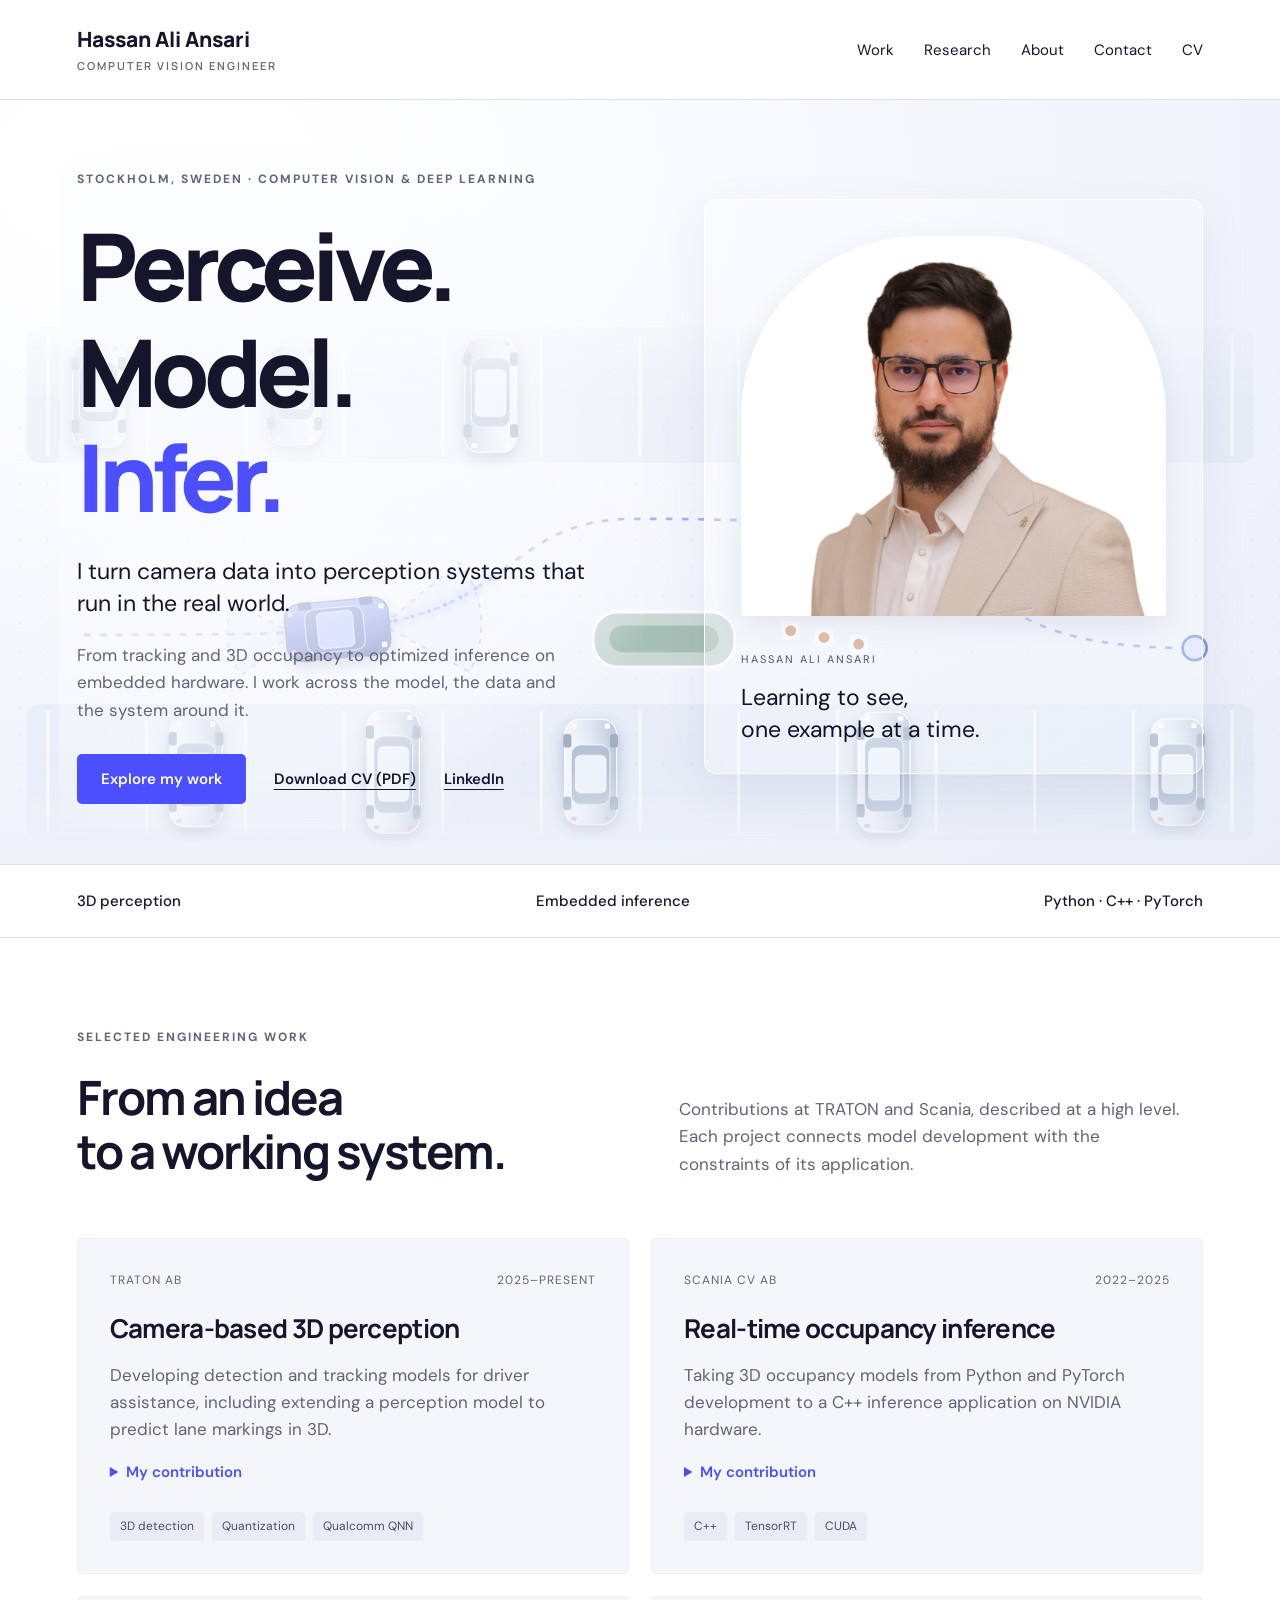
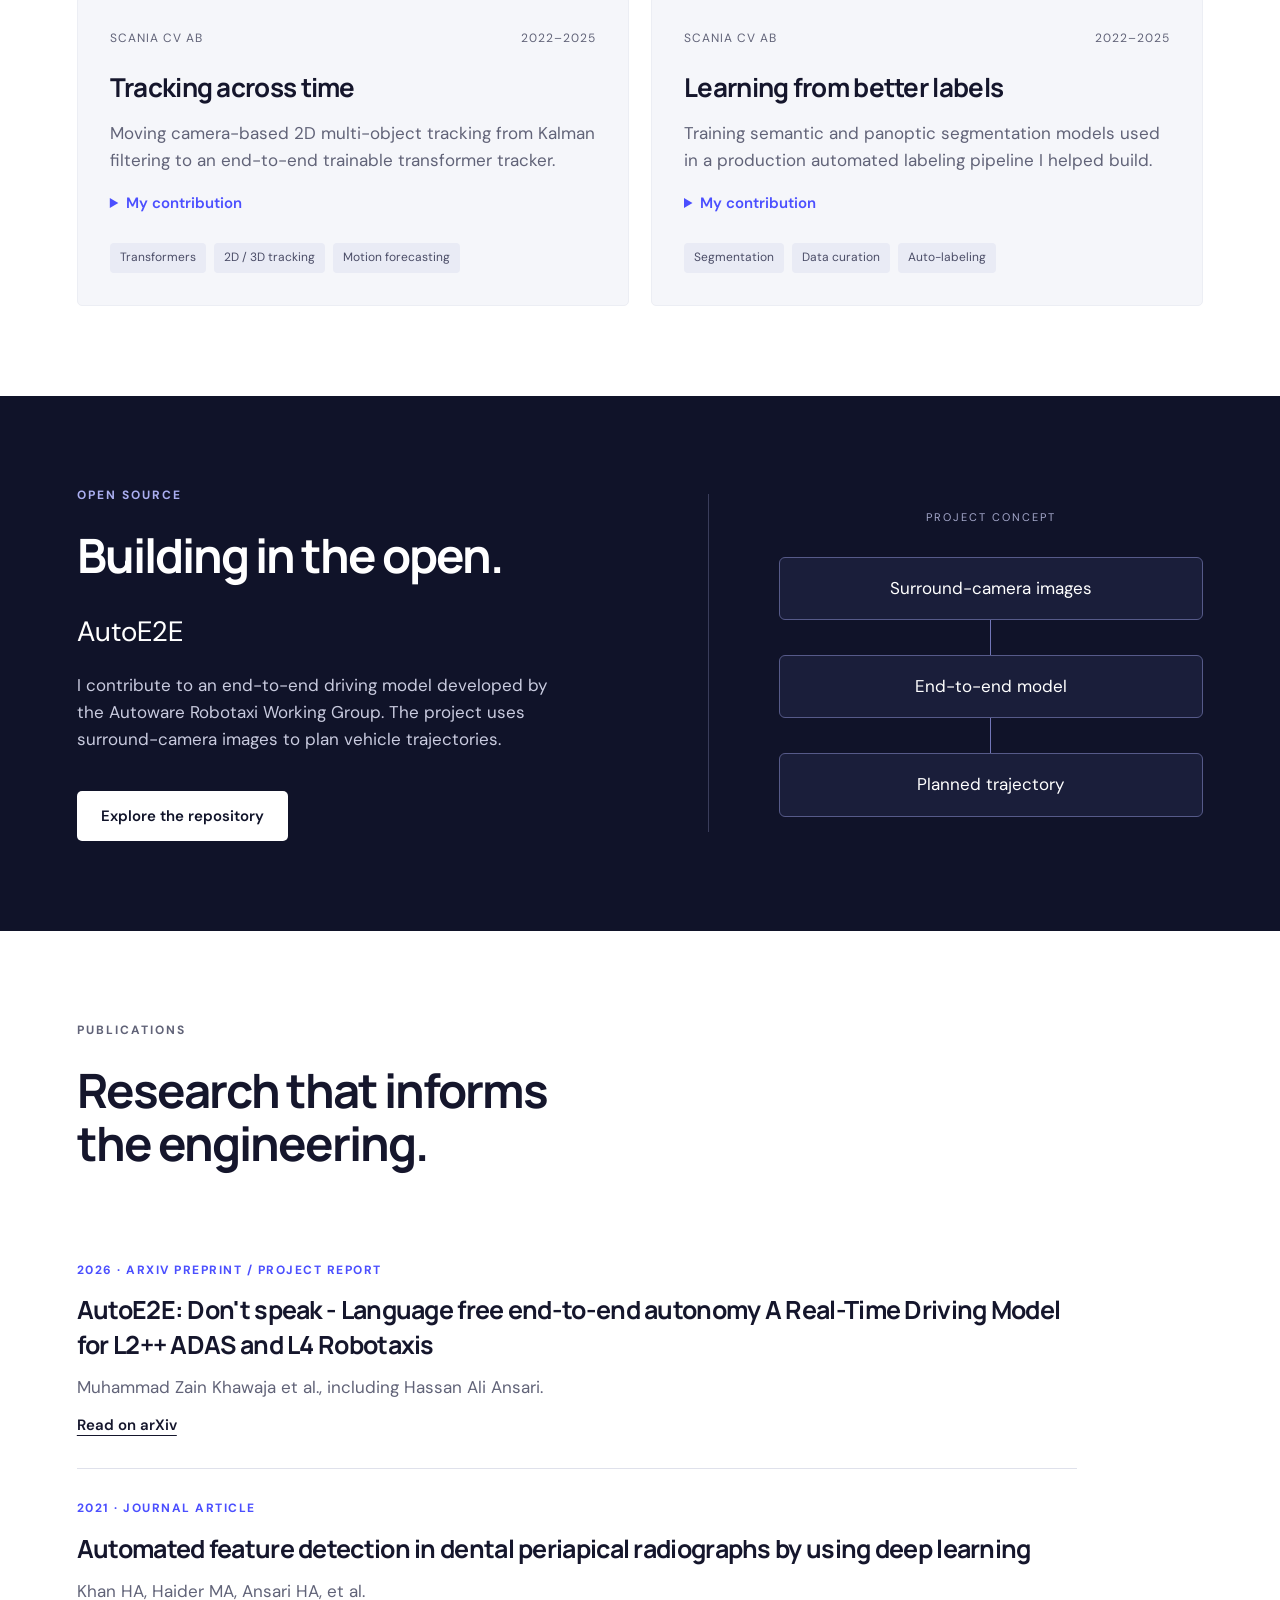
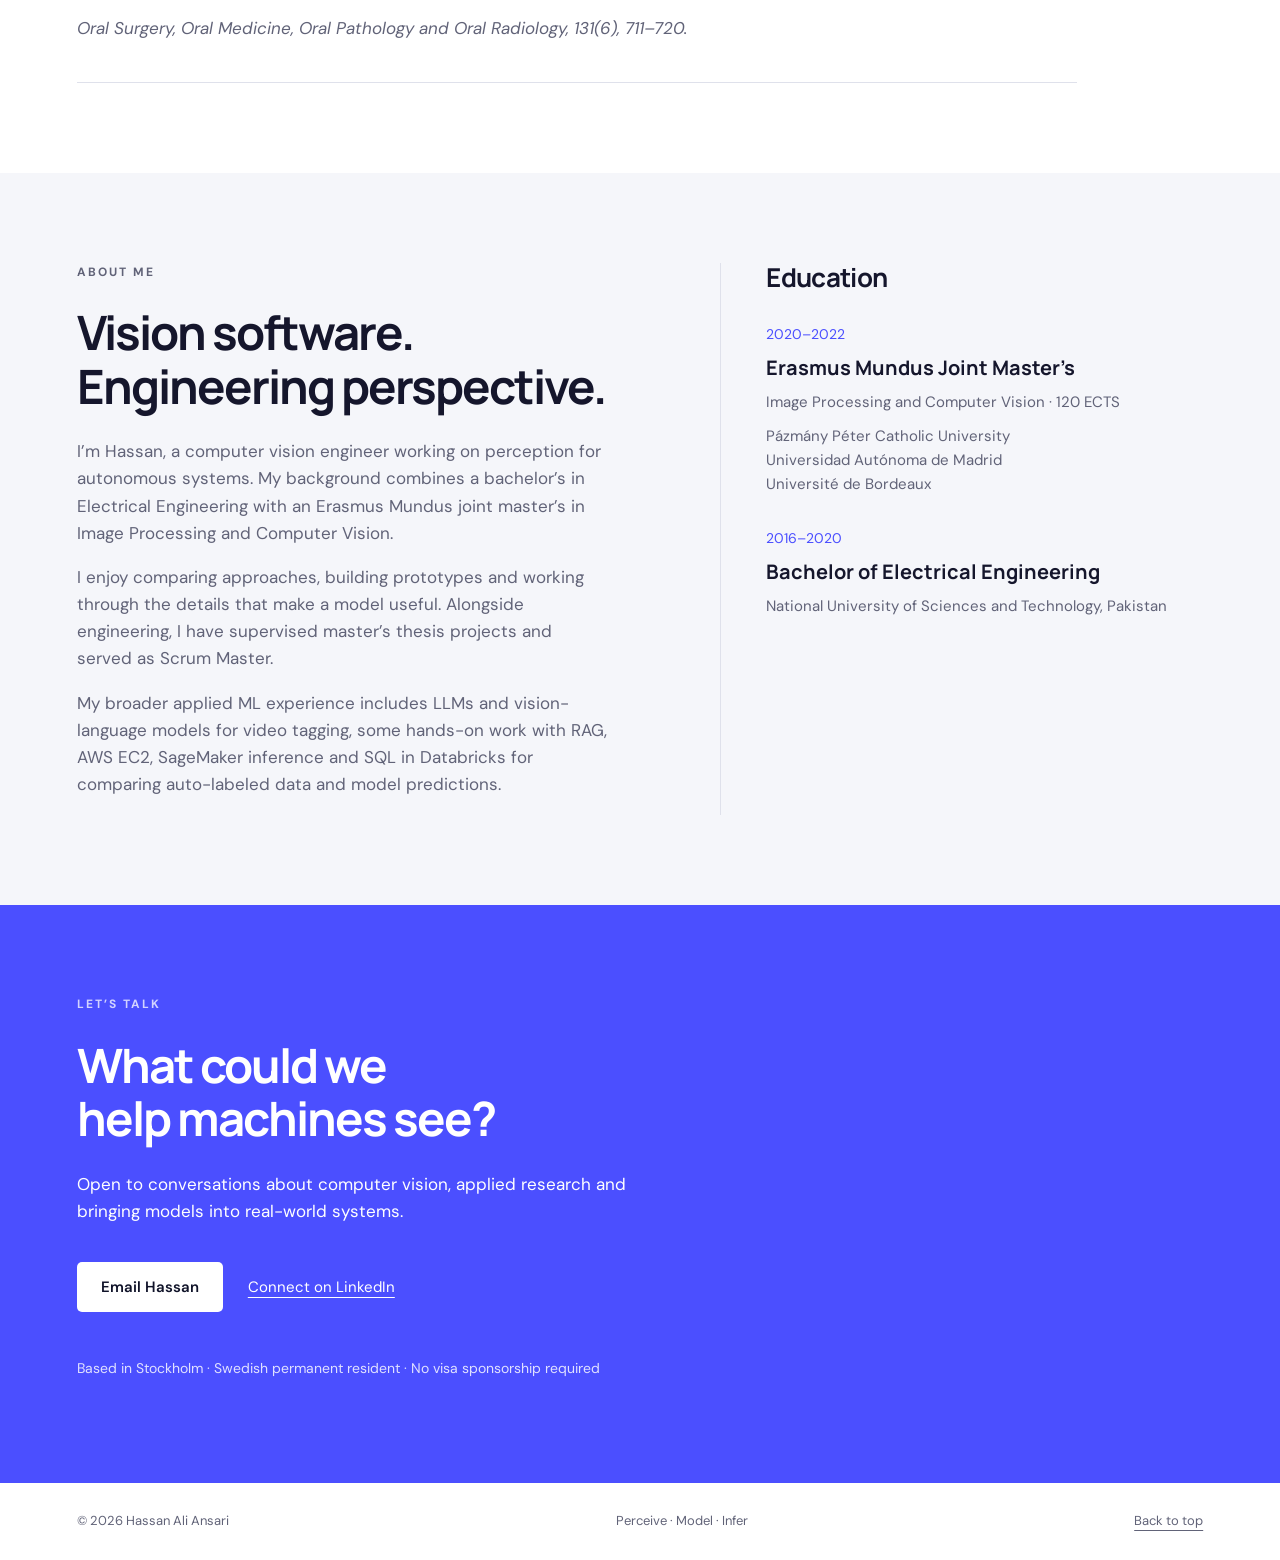
==== index.html @ 41183691 "Restore original blue car in the hero navigation" ====
<!doctype html>
<html lang="en"><head><meta charset="utf-8"><meta name="viewport" content="width=device-width,initial-scale=1"><title>Hassan Ali Ansari · Computer Vision Engineer</title><meta name="description" content="Hassan Ali Ansari builds perception systems, from model development to real-time inference. Explore selected work in computer vision, tracking and embedded deployment."><meta name="theme-color" content="#101329"><link rel="icon" href="data:image/svg+xml,%3Csvg xmlns='http://www.w3.org/2000/svg' viewBox='0 0 64 64'%3E%3Crect width='64' height='64' rx='16' fill='%234b4fff'/%3E%3Ctext x='12' y='44' font-family='sans-serif' font-weight='bold' font-size='34' fill='white'%3EHA%3C/text%3E%3C/svg%3E"><link rel="stylesheet" href="style.css?v=portrait-crop">
<style>
.hero-stage {
  position: relative;
  isolation: isolate;
  overflow: hidden;
  background: radial-gradient(ellipse at 12% 9%, #fff 8%, #f3f6fc 55%, #e8edf8 100%);
}
.hero-stage .hero { position: relative; }
.hero-stage .hero-copy {
  position: relative;
  z-index: 1;
}
.hero-stage .hero-copy::before {
  content: "";
  position: absolute;
  inset: -25px -18px;
  z-index: -1;
  pointer-events: none;
  background: radial-gradient(ellipse at 30% 50%, #f9fbffeb, #f9fbff7a 59%, transparent 78%);
}
.hero-stage .hero-visual {
  background: #f8faff52;
  border: 1px solid #fff;
  box-shadow: 0 16px 48px #3a507c14;
  border-radius: 12px;
}
.hero-stage .portrait { box-shadow: 0 9px 28px #30436619; }
.hero-stage .portrait-label span { color: #465578; }
.hero-stage .portrait-label p { color: #101329; }
.hero-stage .orbit { display: none; }
.hero-stage .hero-navigation {
  position: absolute;
  left: 50%;
  bottom: -8px;
  width: min(100%, 1500px);
  height: auto;
  aspect-ratio: 96 / 43;
  transform: translateX(-50%);
  pointer-events: none;
  opacity: .77;
  mask-image: linear-gradient(to bottom, transparent, #000 18%, #000 82%, transparent);
}
@media (max-width: 760px) {
  .hero-stage .hero-copy::before { inset: -12px; }
  .hero-stage .hero-visual { margin-bottom: 12px; }
  .hero-stage .hero-navigation {
    width: 100%;
    bottom: 28%;
    opacity: .59;
  }
}
</style>
<script defer src="hero-navigation.js?v=original-blue-car"></script>
</head>
<body><a class="skip" href="#main">Skip to content</a><header><a class="brand" href="#">Hassan Ali Ansari<span>COMPUTER VISION ENGINEER</span></a><nav aria-label="Main navigation"><a href="#work">Work</a><a href="#research">Research</a><a href="#about">About</a><a href="#contact">Contact</a><a href="Hassan-Ali-Ansari-CV.pdf" target="_blank" rel="noopener">CV</a></nav></header>
<main id="main"><div class="hero-stage"><canvas class="hero-navigation" width="960" height="430" aria-hidden="true"></canvas><section class="hero"><div class="hero-copy"><p class="eyebrow">STOCKHOLM, SWEDEN · COMPUTER VISION & DEEP LEARNING</p><h1>Perceive.<br>Model.<br><em>Infer.</em></h1><p class="intro">I turn camera data into perception systems that run in the real world.</p><p class="support">From tracking and 3D occupancy to optimized inference on embedded hardware. I work across the model, the data and the system around it.</p><div class="actions"><a class="button" href="#work">Explore my work</a><a class="text-link" href="Hassan-Ali-Ansari-CV.pdf" download>Download CV (PDF)</a><a class="text-link" href="https://www.linkedin.com/in/hassan-ali-ansari-2b9634282" target="_blank" rel="noopener noreferrer">LinkedIn</a></div></div><div class="hero-visual"><div class="portrait"><img src="hassan.png" alt="Hassan Ali Ansari wearing a cream blazer" width="1120" height="1064"></div><div class="portrait-label"><span>HASSAN ALI ANSARI</span><p>Learning to see,<br>one example at a time.</p></div><div class="orbit" aria-hidden="true"></div></div></section></div>
<div class="expertise" aria-label="Core expertise"><span>3D perception</span><span>Embedded inference</span><span>Python · C++ · PyTorch</span></div>


<section id="work" class="section"><div class="section-title"><p class="eyebrow">SELECTED ENGINEERING WORK</p><h2>From an idea<br>to a working system.</h2><p>Contributions at TRATON and Scania, described at a high level. Each project connects model development with the constraints of its application.</p></div><div class="work-grid">
<article class="project"><div class="project-top"><span>TRATON AB</span><span>2025–PRESENT</span></div><h3>Camera-based 3D perception</h3><p>Developing detection and tracking models for driver assistance, including extending a perception model to predict lane markings in 3D.</p><details><summary>My contribution</summary><div class="detail"><p>I translate driving-feature requirements into perception tasks and define evaluation metrics with simulation engineers. I optimize and quantize models, convert them from ONNX to QNN, and validate inference on Qualcomm hardware with platform engineers.</p><p>I also contributed to discussions on technical feasibility, perception architecture and the hardware compute budget for an L2++ ADAS production project.</p></div></details><div class="tags"><span>3D detection</span><span>Quantization</span><span>Qualcomm QNN</span></div></article>
<article class="project"><div class="project-top"><span>SCANIA CV AB</span><span>2022–2025</span></div><h3>Real-time occupancy inference</h3><p>Taking 3D occupancy models from Python and PyTorch development to a C++ inference application on NVIDIA hardware.</p><details><summary>My contribution</summary><div class="detail"><p>I developed models through training and evaluation, optimized inference with ONNX, TensorRT and custom CUDA kernels, and wrote the C++ application that ran them. The work focused on meeting real-time compute and latency constraints.</p></div></details><div class="tags"><span>C++</span><span>TensorRT</span><span>CUDA</span></div></article>
<article class="project"><div class="project-top"><span>SCANIA CV AB</span><span>2022–2025</span></div><h3>Tracking across time</h3><p>Moving camera-based 2D multi-object tracking from Kalman filtering to an end-to-end trainable transformer tracker.</p><details><summary>My contribution</summary><div class="detail"><p>In related 3D perception work, I integrated a trainable tracker with an object detector and used its tracks to develop downstream motion forecasting and occupancy prediction models. I also built prototypes to compare methods and guide technology selection.</p></div></details><div class="tags"><span>Transformers</span><span>2D / 3D tracking</span><span>Motion forecasting</span></div></article>
<article class="project"><div class="project-top"><span>SCANIA CV AB</span><span>2022–2025</span></div><h3>Learning from better labels</h3><p>Training semantic and panoptic segmentation models used in a production automated labeling pipeline I helped build.</p><details><summary>My contribution</summary><div class="detail"><p>I helped define 3D annotation specifications and curated camera and LiDAR datasets for model training and evaluation.</p></div></details><div class="tags"><span>Segmentation</span><span>Data curation</span><span>Auto-labeling</span></div></article></div></section>
<section class="open-source section"><div><p class="eyebrow">OPEN SOURCE</p><h2>Building in the open.</h2><p class="large">AutoE2E</p><p>I contribute to an end-to-end driving model developed by the Autoware Robotaxi Working Group. The project uses surround-camera images to plan vehicle trajectories.</p><a class="button light" href="https://github.com/autowarefoundation/auto_e2e" target="_blank" rel="noopener noreferrer">Explore the repository</a></div><div class="pipeline" aria-label="Conceptual AutoE2E flow: surround-camera images to end-to-end model to planned trajectory"><span class="diagram-label">PROJECT CONCEPT</span><div>Surround-camera images</div><i aria-hidden="true"></i><div>End-to-end model</div><i aria-hidden="true"></i><div>Planned trajectory</div></div></section>
<section id="research" class="section research"><div class="section-title"><p class="eyebrow">PUBLICATIONS</p><h2>Research that informs<br>the engineering.</h2></div><article class="paper"><div class="paper-meta">2026 · ARXIV PREPRINT / PROJECT REPORT</div><h3><a href="https://arxiv.org/abs/2611.22374" target="_blank" rel="noopener noreferrer">AutoE2E: Don't speak - Language free end-to-end autonomy A Real-Time Driving Model for L2++ ADAS and L4 Robotaxis</a></h3><p>Muhammad Zain Khawaja et al., including Hassan Ali Ansari.</p><a class="text-link" href="https://arxiv.org/abs/2611.22374" target="_blank" rel="noopener noreferrer">Read on arXiv</a></article><article class="paper"><div class="paper-meta">2021 · JOURNAL ARTICLE</div><h3>Automated feature detection in dental periapical radiographs by using deep learning</h3><p>Khan HA, Haider MA, Ansari HA, et al.</p><p class="journal">Oral Surgery, Oral Medicine, Oral Pathology and Oral Radiology, 131(6), 711–720.</p></article></section>
<section id="about" class="section about"><div><p class="eyebrow">ABOUT ME</p><h2>Vision software.<br>Engineering perspective.</h2><p>I’m Hassan, a computer vision engineer working on perception for autonomous systems. My background combines a bachelor’s in Electrical Engineering with an Erasmus Mundus joint master’s in Image Processing and Computer Vision.</p><p>I enjoy comparing approaches, building prototypes and working through the details that make a model useful. Alongside engineering, I have supervised master’s thesis projects and served as Scrum Master.</p><p>My broader applied ML experience includes LLMs and vision-language models for video tagging, some hands-on work with RAG, AWS EC2, SageMaker inference and SQL in Databricks for comparing auto-labeled data and model predictions.</p></div><div class="education"><h3>Education</h3><div><span>2020–2022</span><h4>Erasmus Mundus Joint Master’s</h4><p>Image Processing and Computer Vision · 120 ECTS</p><p>Pázmány Péter Catholic University<br>Universidad Autónoma de Madrid<br>Université de Bordeaux</p></div><div><span>2016–2020</span><h4>Bachelor of Electrical Engineering</h4><p>National University of Sciences and Technology, Pakistan</p></div></div></section>
<section id="contact" class="contact section"><p class="eyebrow">LET’S TALK</p><h2>What could we<br>help machines see?</h2><p>Open to conversations about computer vision, applied research and bringing models into real-world systems.</p><a class="button light" href="mailto:ansarihassan77@gmail.com">Email Hassan</a><a class="contact-link" href="https://www.linkedin.com/in/hassan-ali-ansari-2b9634282" target="_blank" rel="noopener noreferrer">Connect on LinkedIn</a><p class="authorization">Based in Stockholm · Swedish permanent resident · No visa sponsorship required</p></section></main><footer><span>© 2026 Hassan Ali Ansari</span><span>Perceive · Model · Infer</span><a href="#">Back to top</a></footer></body></html>
---- style.css ----
@import url('https://fonts.googleapis.com/css2?family=DM+Sans:wght@400;500;600;700&family=Manrope:wght@400;500;600;700;800&display=swap');
:root{--ink:#15162c;--muted:#616378;--blue:#4b4fff;--line:#dfe1eb;--navy:#101329;--surface:#f5f6fa}*{box-sizing:border-box}html{scroll-behavior:smooth;scroll-padding-top:90px}body{margin:0;color:var(--ink);background:#fff;font-family:'DM Sans',Arial,sans-serif;font-size:17px;line-height:1.6}a{color:inherit;text-underline-offset:5px}a:focus-visible,summary:focus-visible{outline:3px solid #8b8dff;outline-offset:6px}header{height:100px;padding:0 6%;display:flex;align-items:center;justify-content:space-between;border-bottom:1px solid var(--line);background:white}.brand{font-family:Manrope,sans-serif;font-size:21px;font-weight:800;text-decoration:none;line-height:1.35}.brand span{display:block;font-size:11px;letter-spacing:2px;color:var(--muted);font-weight:600;margin-top:5px}nav{display:flex;gap:30px}nav a{text-decoration:none;font-size:15px}nav a:hover{color:var(--blue)}.skip{position:absolute;top:-100px;left:20px;background:white;padding:10px;z-index:5}.skip:focus{top:10px}.hero{padding:70px 6% 60px;max-width:1500px;margin:auto;display:grid;grid-template-columns:1.1fr 1fr;gap:7%;align-items:center}.eyebrow{font-size:12px;font-weight:700;letter-spacing:2px;margin:0 0 24px;color:var(--muted)}h1,h2,h3,h4{font-family:Manrope,Arial,sans-serif;line-height:1.13}h1{font-size:clamp(62px,7.3vw,110px);letter-spacing:-6px;font-weight:800;margin:0 0 25px}h1 em{color:var(--blue);font-style:normal}h2{font-size:clamp(32px,3.7vw,52px);font-weight:700;letter-spacing:-2px;margin:0 0 25px}h3{font-size:26px;letter-spacing:-.7px;margin:24px 0 18px}.intro{font-size:23px;line-height:1.4;max-width:510px}.support{max-width:490px;color:var(--muted)}.actions{display:flex;flex-wrap:wrap;gap:28px;align-items:center;margin-top:30px}.button{display:inline-block;text-decoration:none;background:var(--blue);color:#fff;padding:13px 24px;border-radius:5px;font-size:15px;font-weight:600;transition:background .2s}.button:hover{background:#3236d4}.text-link{font-size:15px;font-weight:600}.hero-visual{position:relative;background:var(--navy);padding:36px 36px 28px;border-radius:2px;overflow:hidden}.portrait{background:#fff;position:relative;z-index:1;border-radius:180px 180px 3px 3px;overflow:hidden}.portrait img{display:block;width:100%;height:auto;aspect-ratio:1.12/1;object-fit:cover;object-position:center top}.portrait-label{position:relative;z-index:1;color:white;margin-top:28px}.portrait-label span{color:#a5a8d0;font-size:11px;letter-spacing:2px}.portrait-label p{font-size:23px;line-height:1.4;margin:10px 0 0}.orbit{position:absolute;width:460px;height:460px;border:1px solid #5c60a0;border-radius:50%;right:-310px;bottom:-170px}.orbit:after{content:'';position:absolute;inset:35px;border:1px solid #5c60a0;border-radius:50%}.expertise{border-top:1px solid var(--line);border-bottom:1px solid var(--line);display:flex;justify-content:space-between;gap:20px;padding:24px 6%;font-size:15px;font-weight:500}.section{padding:90px 6%;max-width:1500px;margin:auto}.section-title{display:grid;grid-template-columns:1fr 1fr;gap:0 7%;align-items:center;margin-bottom:35px}.section-title .eyebrow{grid-column:1/-1}.section-title>p:last-child{color:var(--muted);max-width:510px}.work-grid{display:grid;grid-template-columns:1fr 1fr;gap:22px}.project{padding:32px;background:var(--surface);border:1px solid #eceef4;border-radius:5px;display:flex;flex-direction:column}.project-top{display:flex;justify-content:space-between;gap:20px;font-size:12px;color:var(--muted);letter-spacing:1px}.project>p{color:var(--muted);margin-top:0}.tags{display:flex;gap:8px;flex-wrap:wrap;margin-top:auto;padding-top:28px}.tags span{font-size:12px;padding:5px 10px;background:#e9ebf5;border-radius:4px;color:#4b4d67}summary{font-size:15px;font-weight:600;cursor:pointer;width:fit-content;color:var(--blue)}.detail p{font-size:16px}.open-source{max-width:none;background:var(--navy);color:white;display:grid;grid-template-columns:1fr 1fr;gap:12%;align-items:center}.open-source .eyebrow{color:#aaaef0}.open-source>div>p:not(.eyebrow){max-width:550px;color:#c9cbdf}.open-source .large{font-size:28px;color:white!important;margin-bottom:15px}.light{background:white;color:var(--navy);margin-top:20px}.light:hover{background:#e3e4ff}.pipeline{border-left:1px solid #3a3d5b;padding:15px 0 15px 70px;display:flex;align-items:center;flex-direction:column}.diagram-label{font-size:11px;letter-spacing:2px;color:#a6a9cc;margin-bottom:30px}.pipeline div{padding:17px 24px;border:1px solid #565a89;background:#1a1e3a;border-radius:6px;width:100%;text-align:center;font-size:17px}.pipeline i{height:35px;border-left:1px solid #7276b8}.paper{padding:30px 0;border-bottom:1px solid var(--line);max-width:1000px}.paper h3{font-size:25px;line-height:1.4;margin:12px 0}.paper h3 a{text-decoration:none}.paper h3 a:hover{color:var(--blue)}.paper p{margin:10px 0;color:var(--muted)}.paper-meta{font-size:12px;letter-spacing:1.5px;color:var(--blue);font-weight:700}.journal{font-style:italic}.about{display:grid;grid-template-columns:1.1fr 1fr;gap:10%;background:var(--surface);max-width:none}.about p{color:var(--muted)}.education{border-left:1px solid var(--line);padding-left:45px}.education h3{margin-top:0}.education>div{margin-top:28px}.education span{font-size:14px;color:var(--blue)}h4{font-size:20px;margin:10px 0}.education p{font-size:15px;margin:10px 0}.contact{background:var(--blue);color:white;max-width:none}.contact .eyebrow{color:#d2d3ff}.contact>p:not(.eyebrow){max-width:600px}.contact-link{margin-left:25px;font-size:15px}.contact .authorization{margin-top:45px;font-size:14px;color:#e0e1ff;max-width:none!important}footer{padding:28px 6%;display:flex;justify-content:space-between;gap:15px;font-size:13px;color:var(--muted)}@media(min-width:1600px){header,.expertise,footer{padding-left:max(6%,calc((100vw - 1320px)/2));padding-right:max(6%,calc((100vw - 1320px)/2))}.open-source,.about,.contact{padding-left:max(6%,calc((100vw - 1320px)/2));padding-right:max(6%,calc((100vw - 1320px)/2))}}@media(max-width:760px){header{height:auto;padding:23px 6%;align-items:flex-start;gap:20px}.brand{font-size:17px}.brand span{font-size:9px;letter-spacing:1px}nav{gap:14px;flex-wrap:wrap;justify-content:flex-end}nav a{font-size:13px}.hero{padding-top:40px;grid-template-columns:1fr;gap:40px}h1{letter-spacing:-3px;font-size:72px}.hero-visual{max-width:450px;padding:28px;margin:auto;width:100%}.portrait img{aspect-ratio:1.17/1}.eyebrow{font-size:11px}.expertise{display:grid;grid-template-columns:1fr 1fr;font-size:13px}.section{padding:60px 6%}.section-title,.work-grid,.open-source,.about{grid-template-columns:1fr}.section-title{gap:0}.project{padding:24px}h3{font-size:23px}.open-source{gap:40px}.pipeline{padding:0;border:0}.education{padding:30px 0 0;border-left:0;border-top:1px solid var(--line)}.contact-link{display:inline-block;margin:20px 0 0 20px}footer{flex-wrap:wrap}footer span:nth-child(2){display:none}}@media(prefers-reduced-motion:reduce){html{scroll-behavior:auto}*{transition:none!important}}
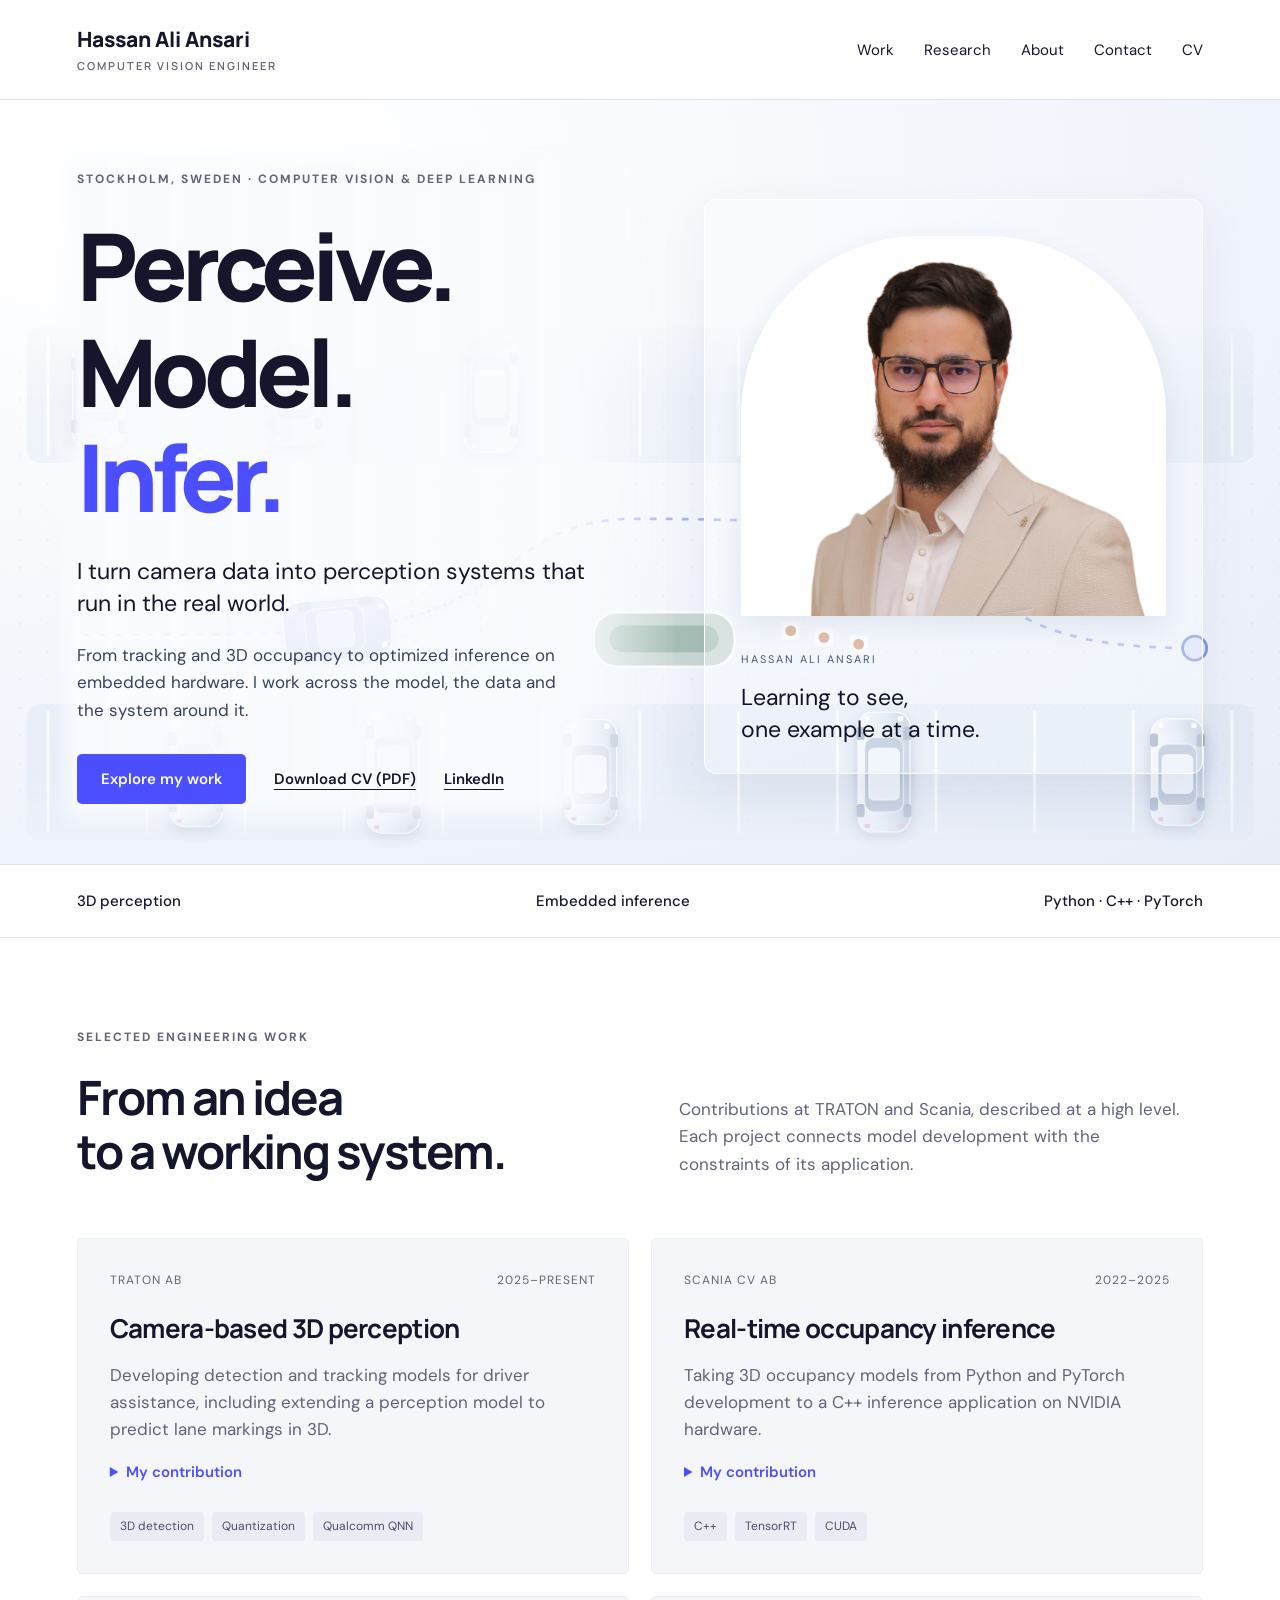
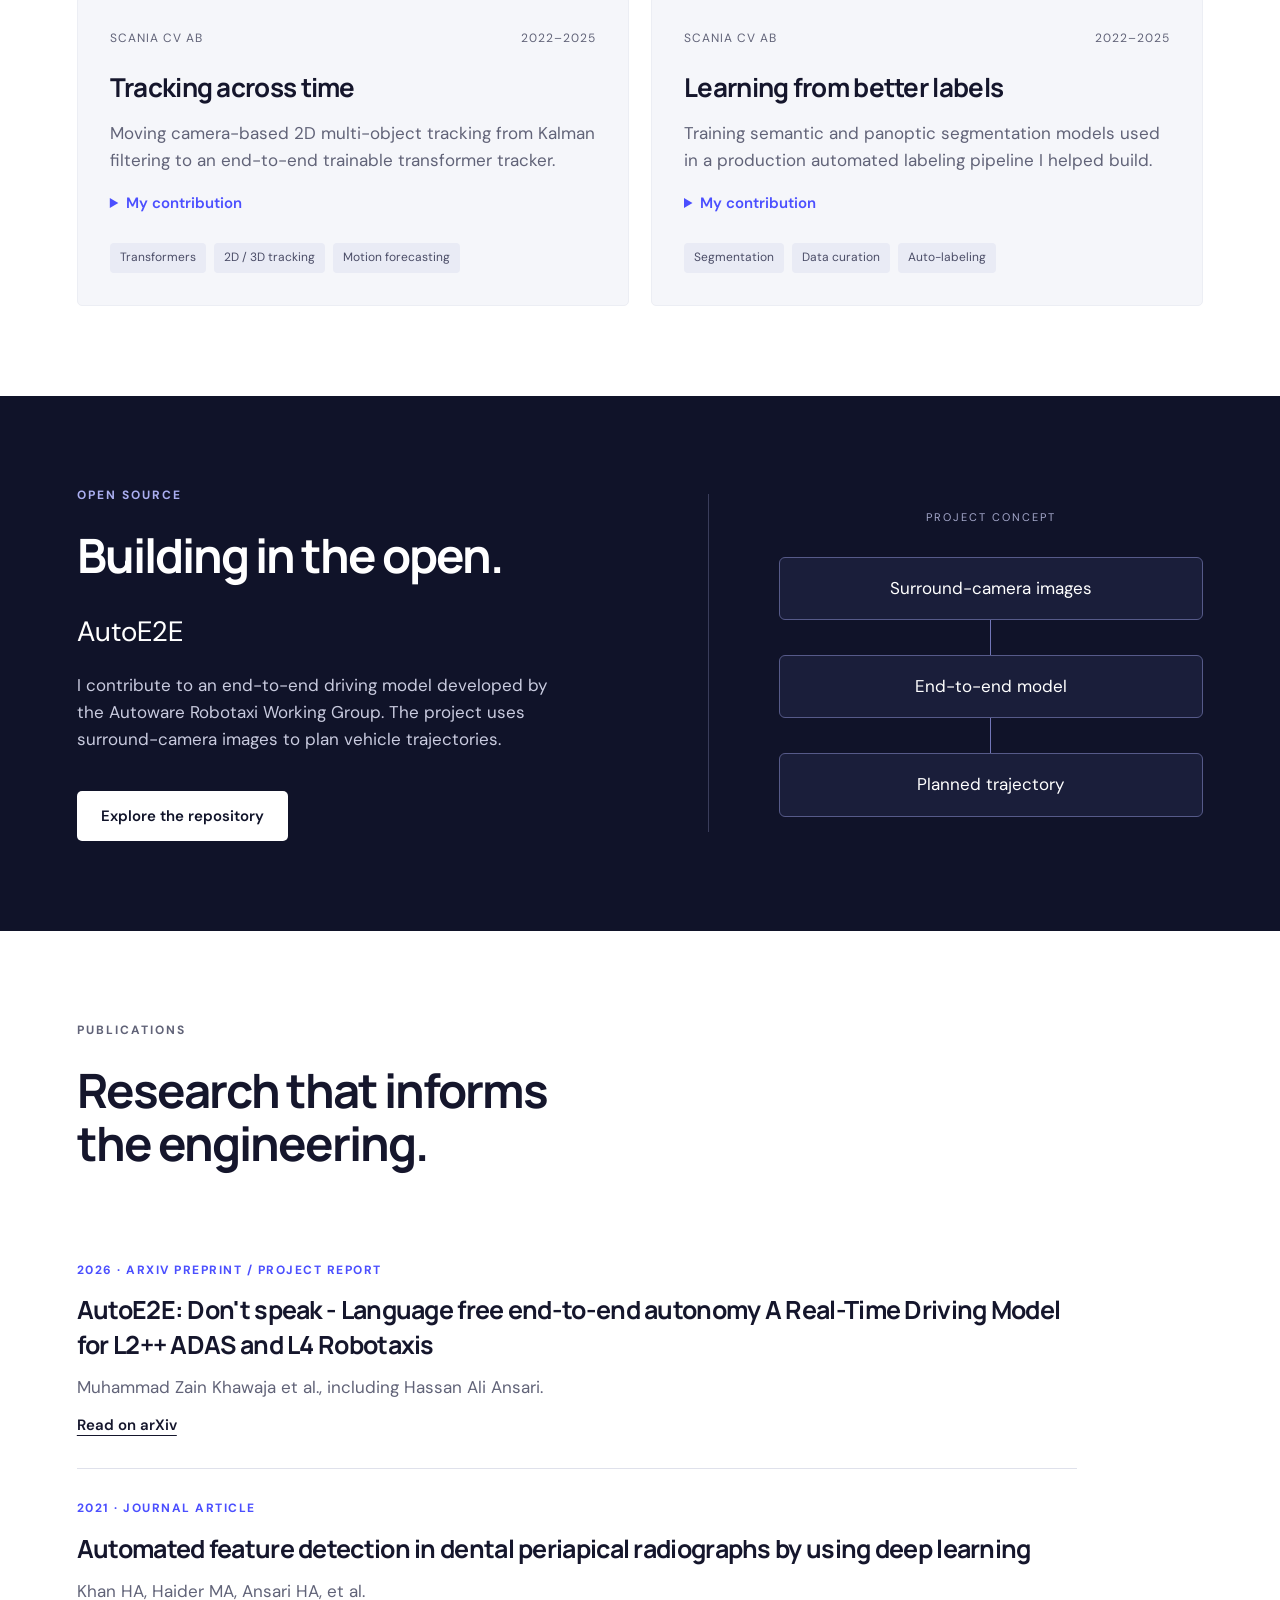
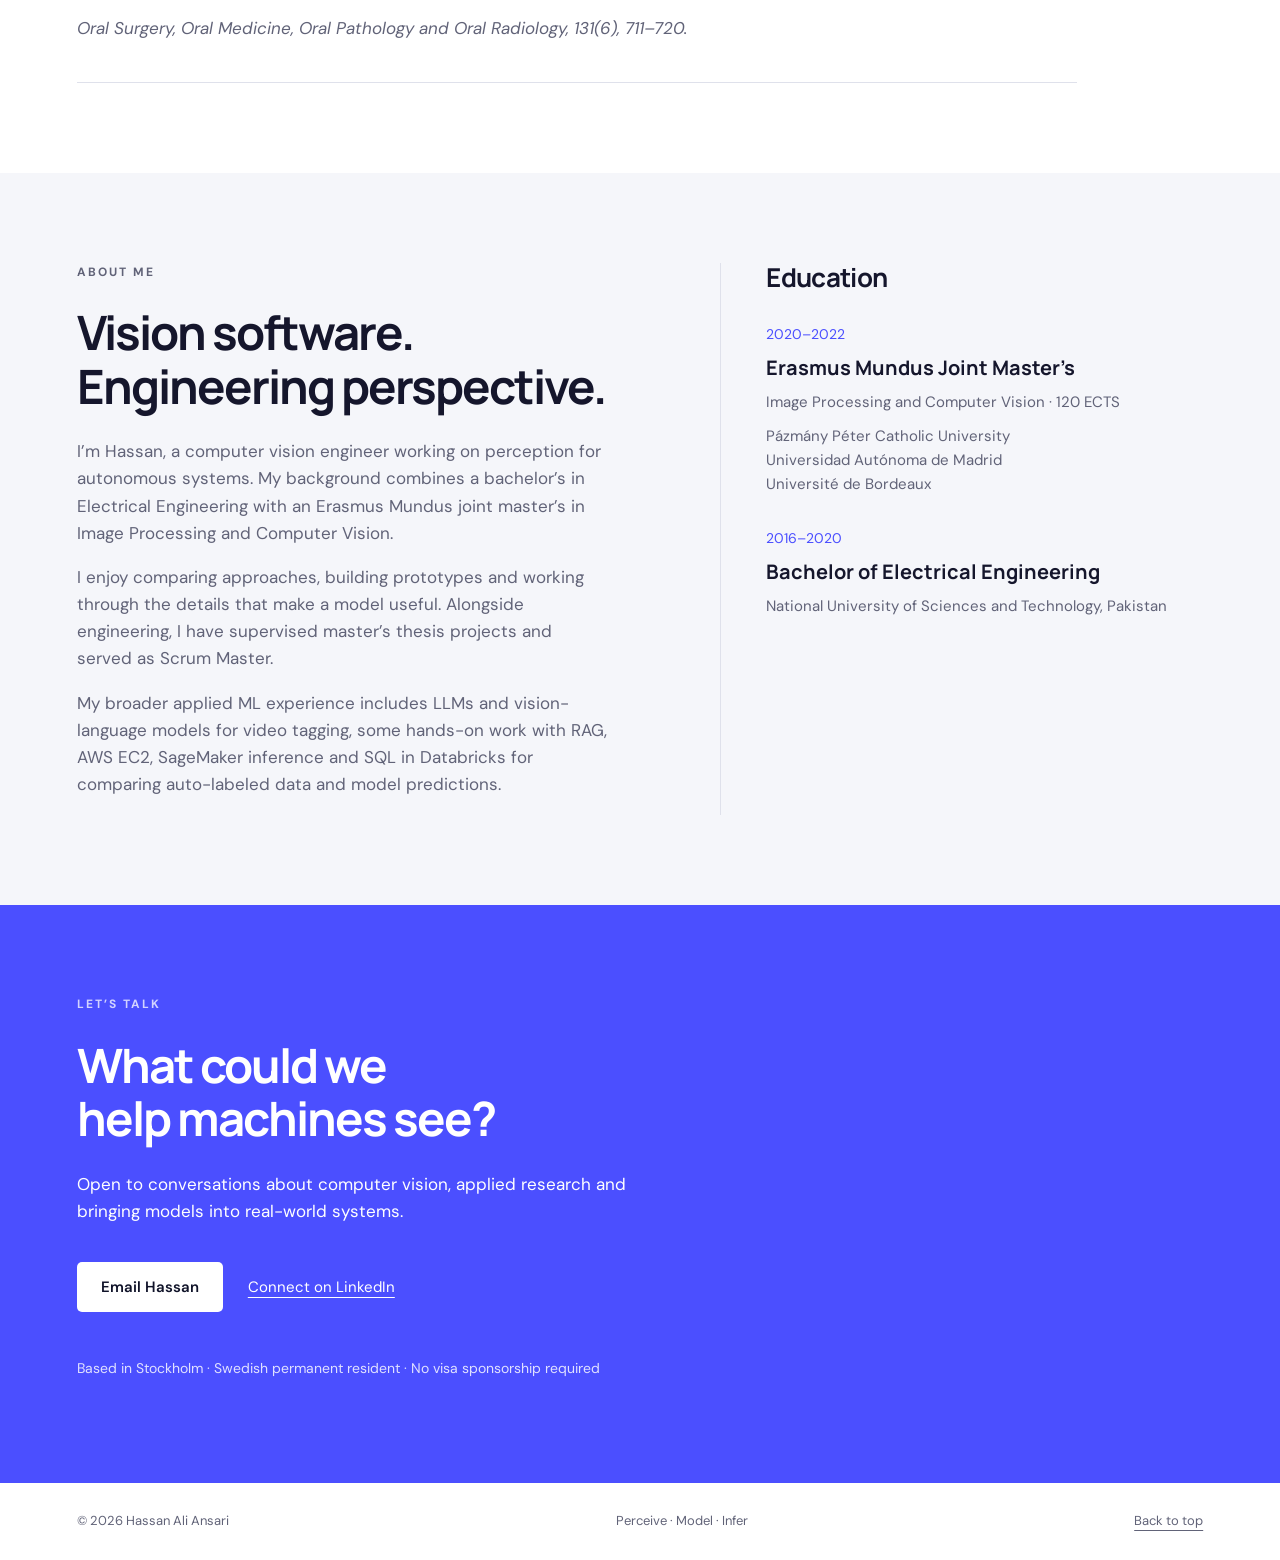
==== commit 1e411b2e: "Improve hero text contrast over the parking animation" ====
--- a/index.html
+++ b/index.html
@@ -15,11 +15,13 @@
 .hero-stage .hero-copy::before {
   content: "";
   position: absolute;
-  inset: -25px -18px;
+  inset: -28px -52px -28px -24px;
   z-index: -1;
   pointer-events: none;
-  background: radial-gradient(ellipse at 30% 50%, #f9fbffeb, #f9fbff7a 59%, transparent 78%);
+  background: linear-gradient(90deg, transparent, #f9fbfff0 4%, #f9fbffe8 83%, transparent);
+  mask-image: linear-gradient(to bottom, transparent, #000 30px, #000 calc(100% - 30px), transparent);
 }
+.hero-stage .hero-copy .support { color: #37425a; }
 .hero-stage .hero-visual {
   background: #f8faff52;
   border: 1px solid #fff;
@@ -43,7 +45,7 @@
   mask-image: linear-gradient(to bottom, transparent, #000 18%, #000 82%, transparent);
 }
 @media (max-width: 760px) {
-  .hero-stage .hero-copy::before { inset: -12px; }
+  .hero-stage .hero-copy::before { inset: -22px -18px; }
   .hero-stage .hero-visual { margin-bottom: 12px; }
   .hero-stage .hero-navigation {
     width: 100%;
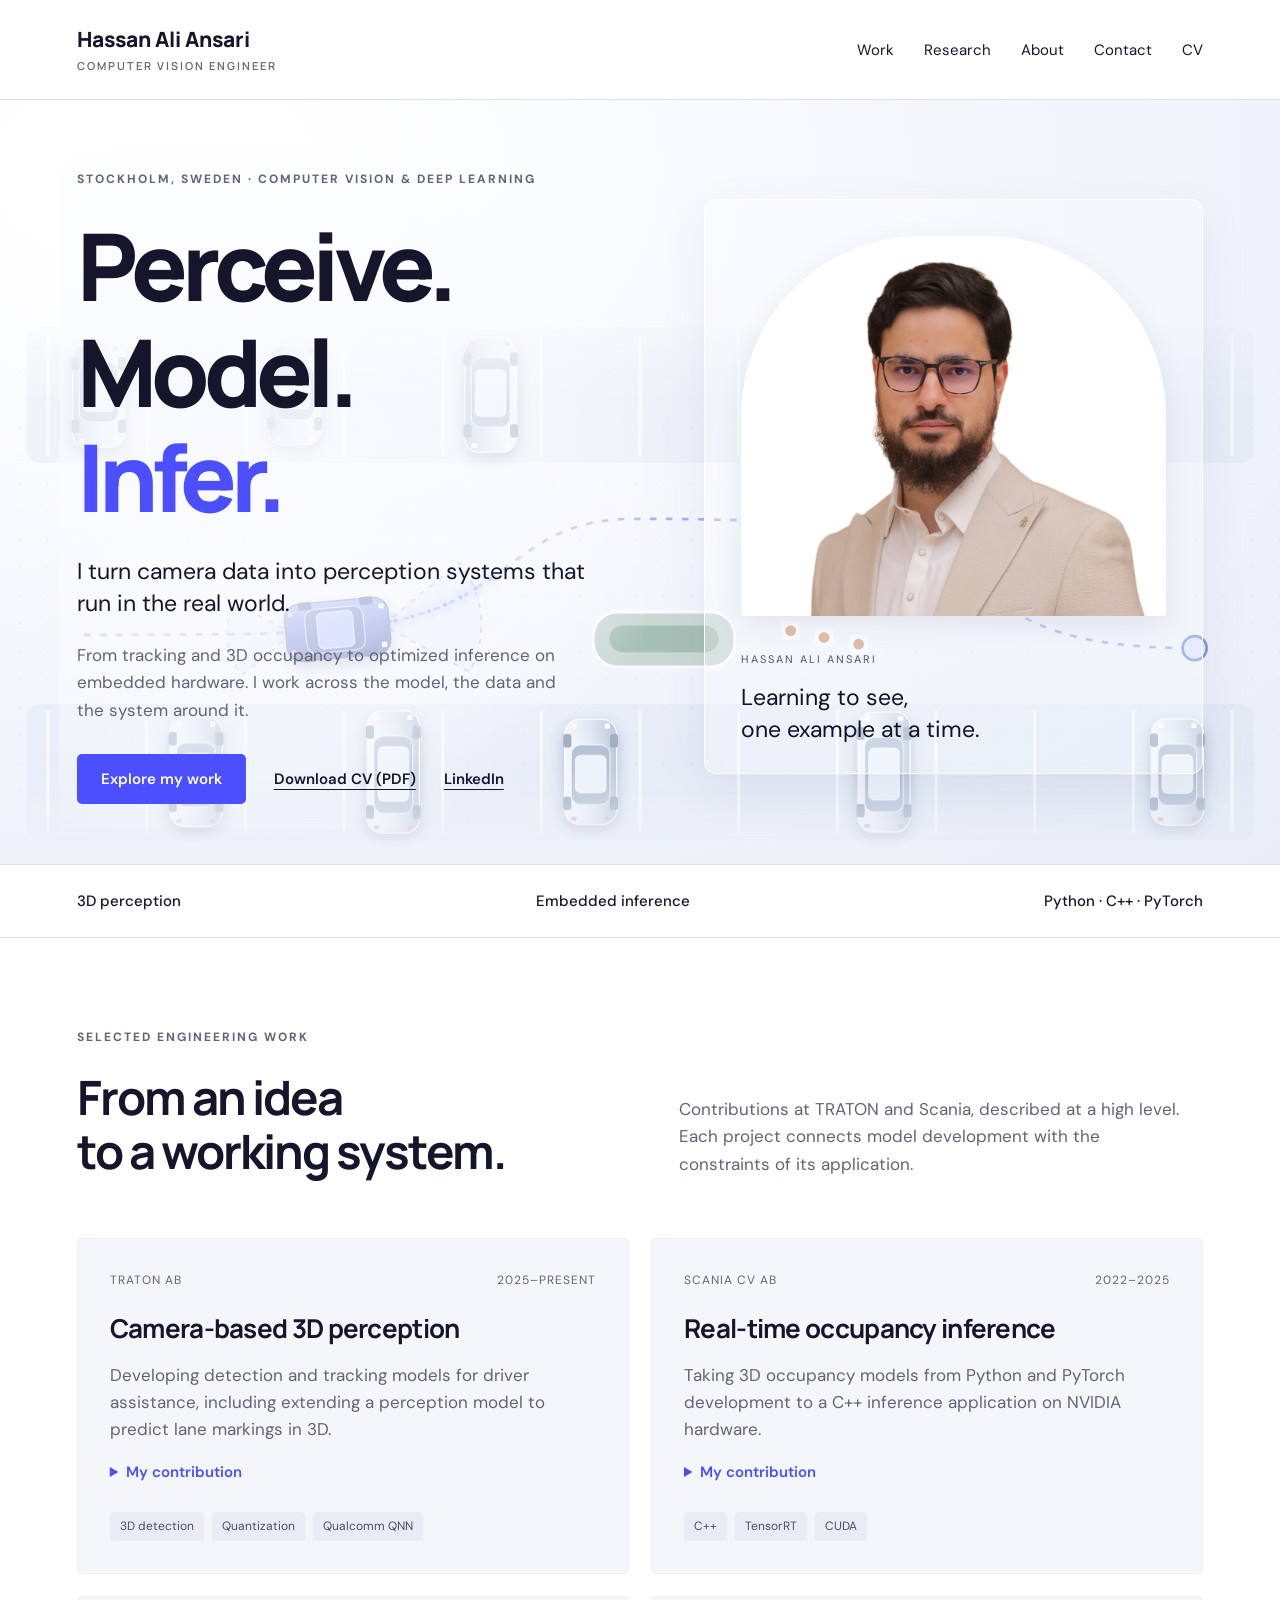
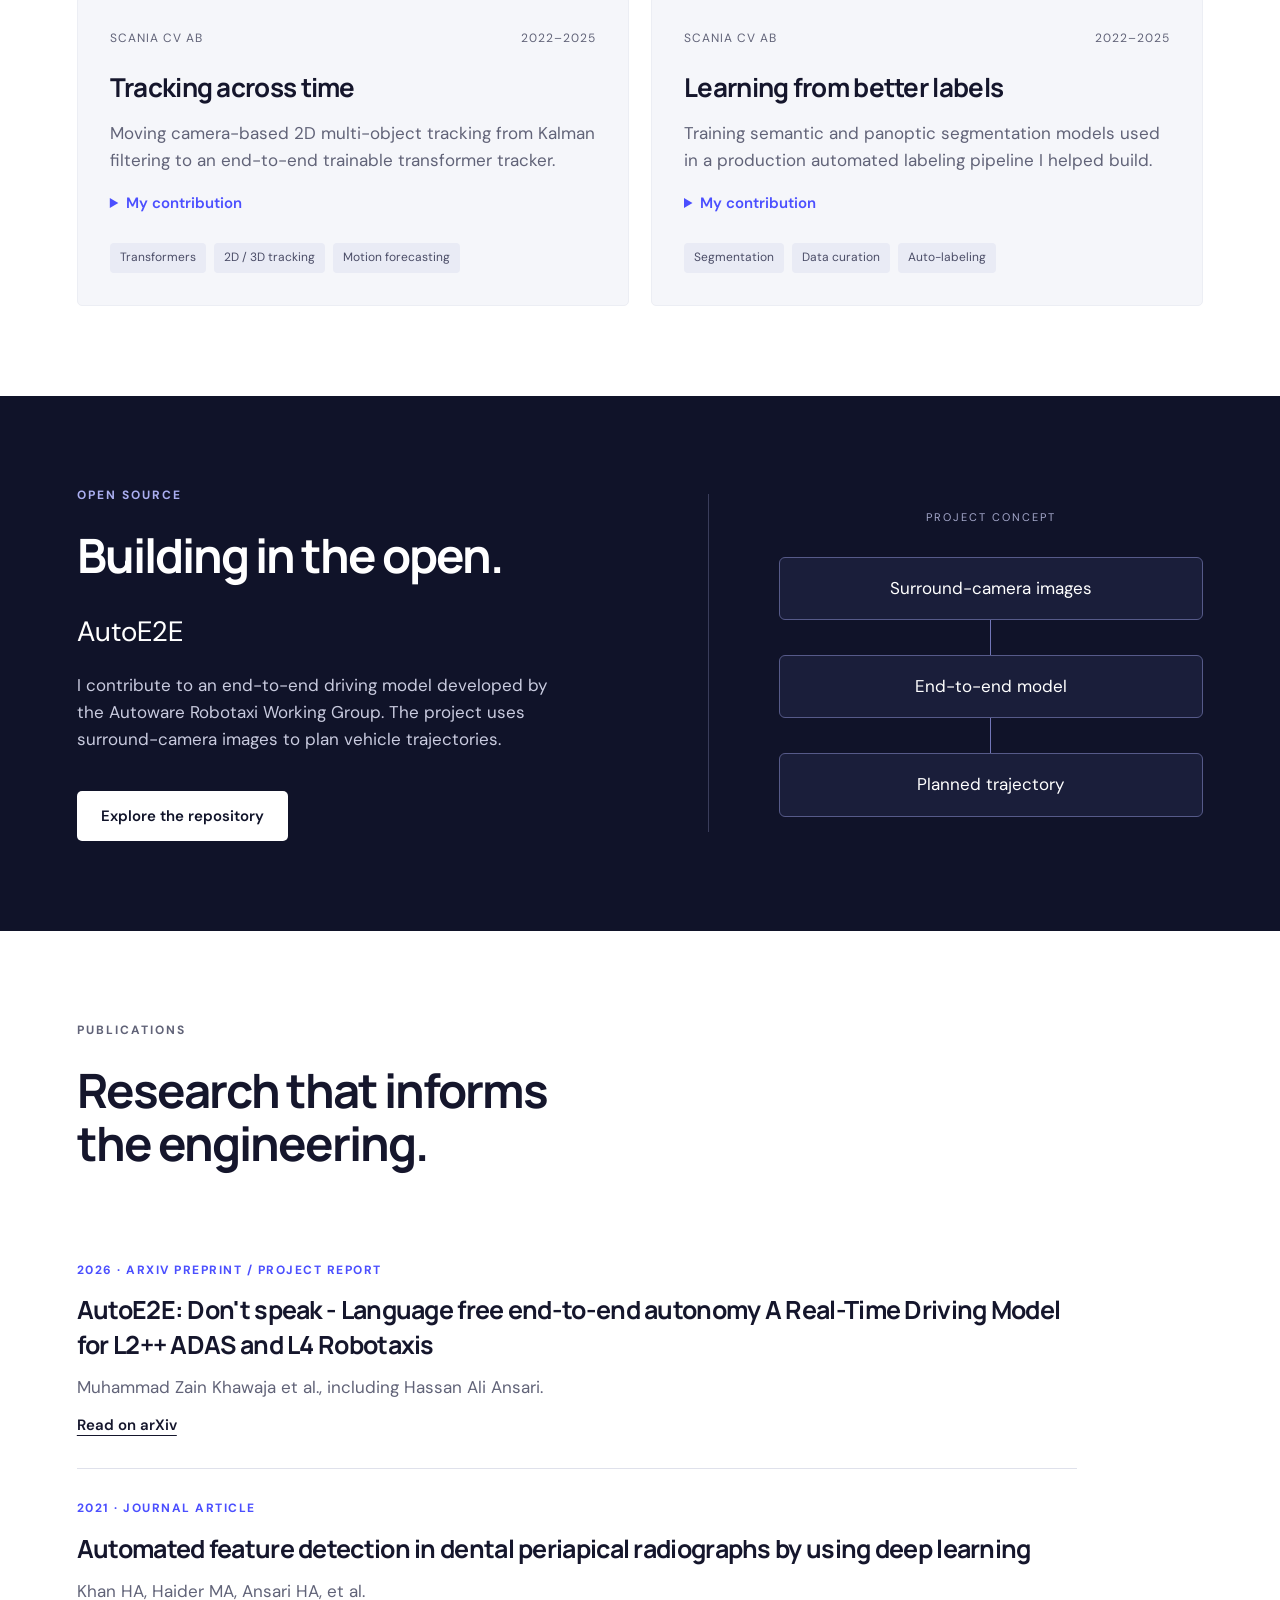
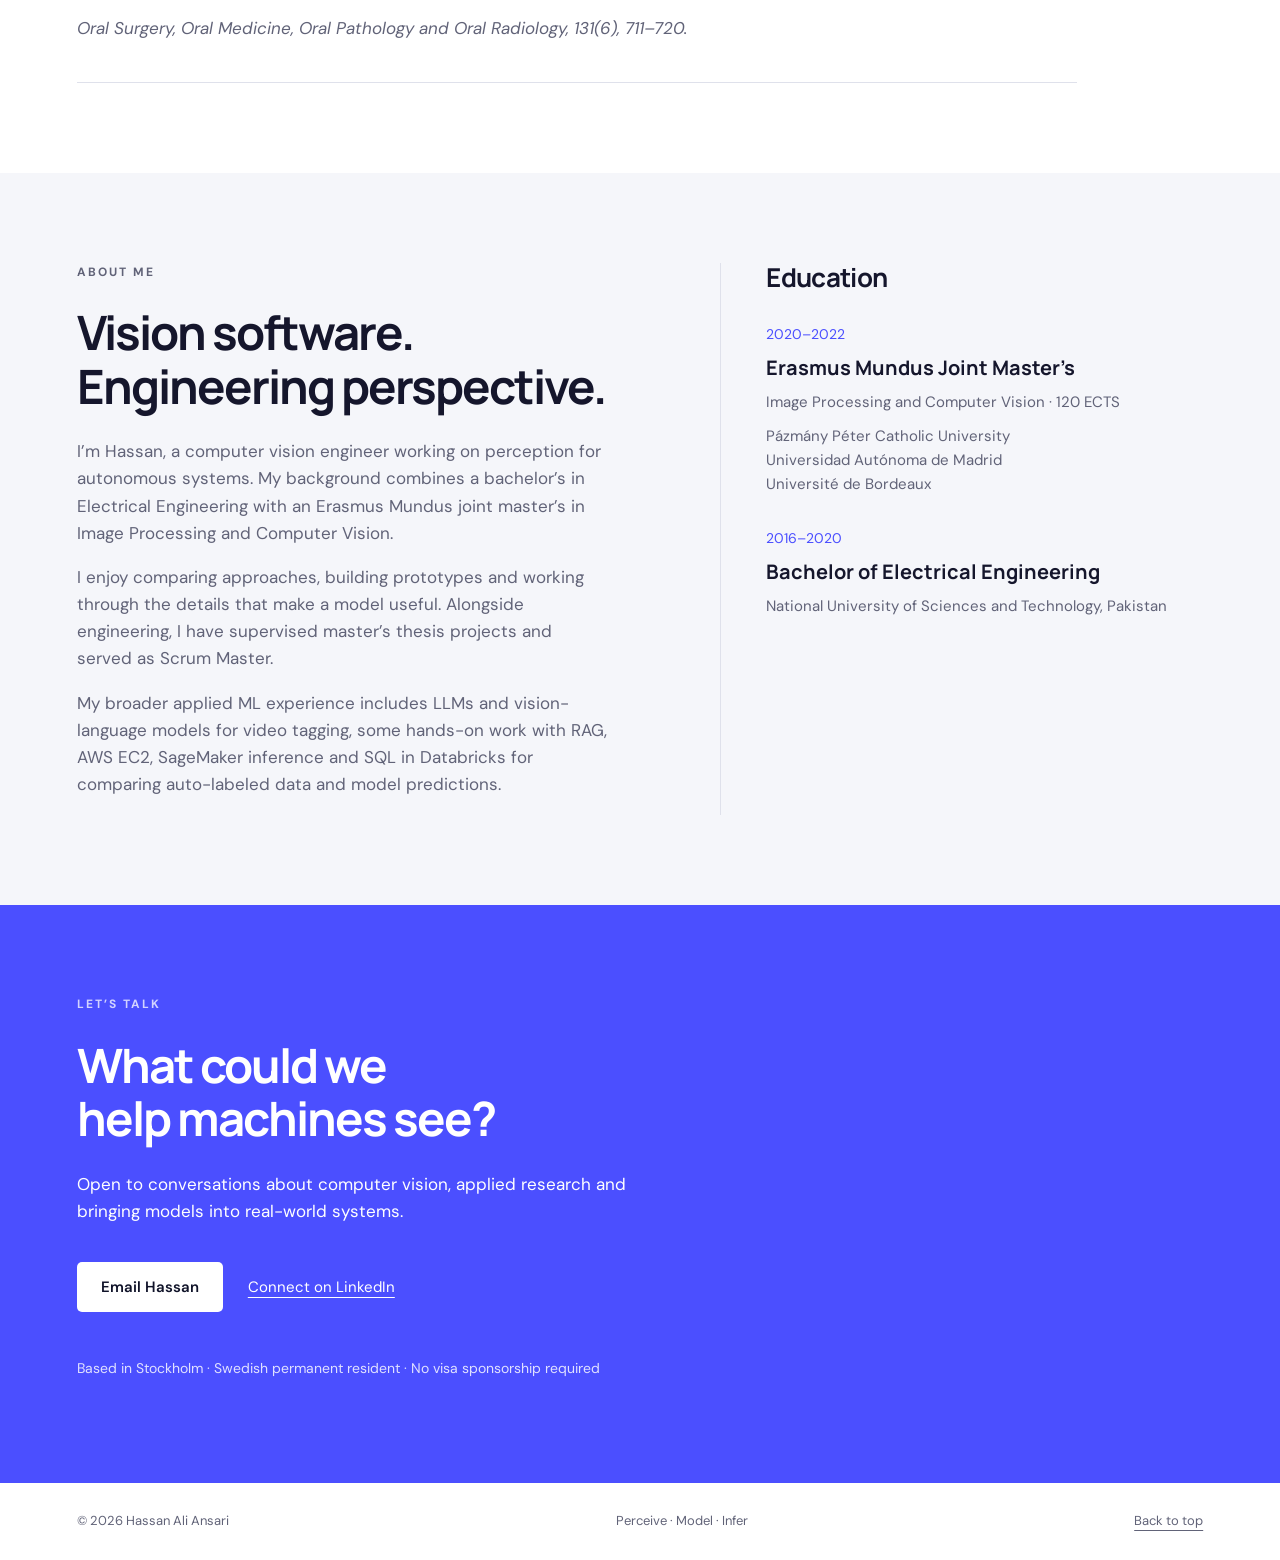
==== commit 1edd0f97: "Restore the original hero text styling" ====
--- a/index.html
+++ b/index.html
@@ -15,13 +15,11 @@
 .hero-stage .hero-copy::before {
   content: "";
   position: absolute;
-  inset: -28px -52px -28px -24px;
+  inset: -25px -18px;
   z-index: -1;
   pointer-events: none;
-  background: linear-gradient(90deg, transparent, #f9fbfff0 4%, #f9fbffe8 83%, transparent);
-  mask-image: linear-gradient(to bottom, transparent, #000 30px, #000 calc(100% - 30px), transparent);
+  background: radial-gradient(ellipse at 30% 50%, #f9fbffeb, #f9fbff7a 59%, transparent 78%);
 }
-.hero-stage .hero-copy .support { color: #37425a; }
 .hero-stage .hero-visual {
   background: #f8faff52;
   border: 1px solid #fff;
@@ -45,7 +43,7 @@
   mask-image: linear-gradient(to bottom, transparent, #000 18%, #000 82%, transparent);
 }
 @media (max-width: 760px) {
-  .hero-stage .hero-copy::before { inset: -22px -18px; }
+  .hero-stage .hero-copy::before { inset: -12px; }
   .hero-stage .hero-visual { margin-bottom: 12px; }
   .hero-stage .hero-navigation {
     width: 100%;
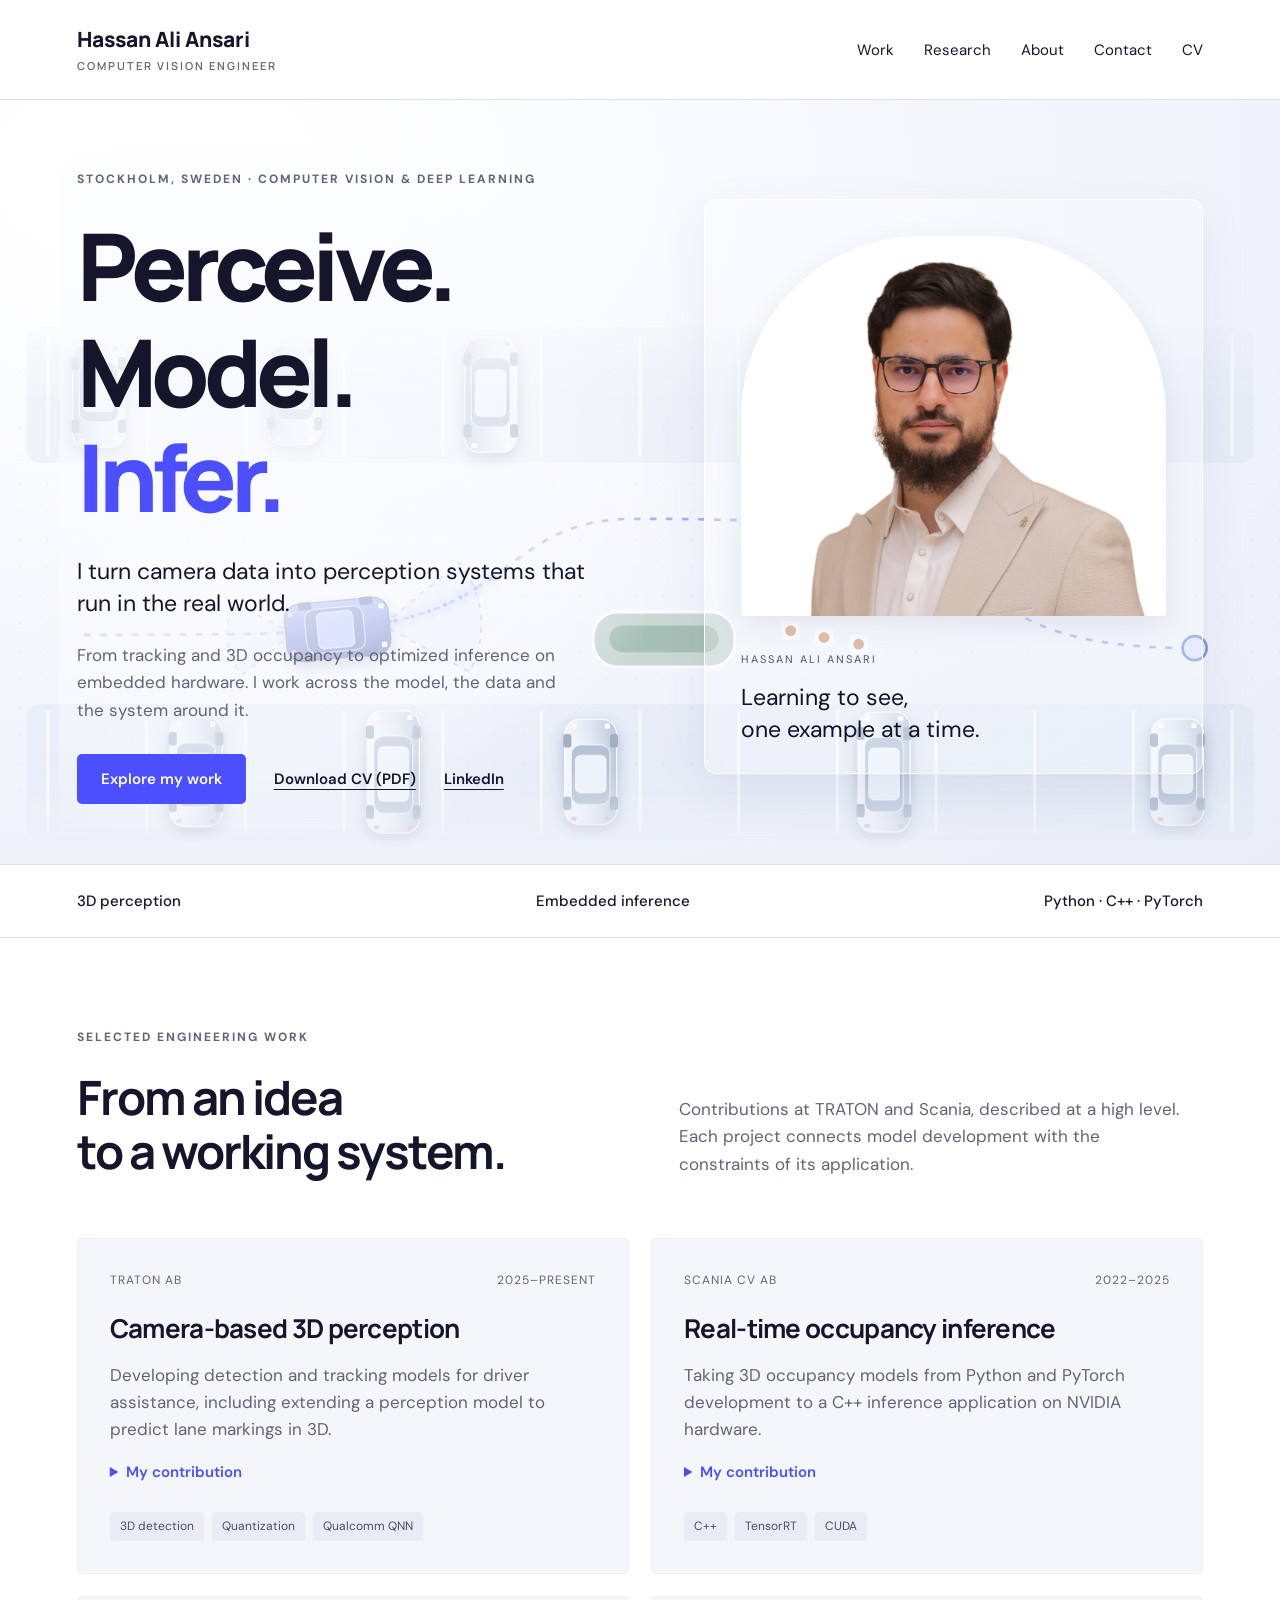
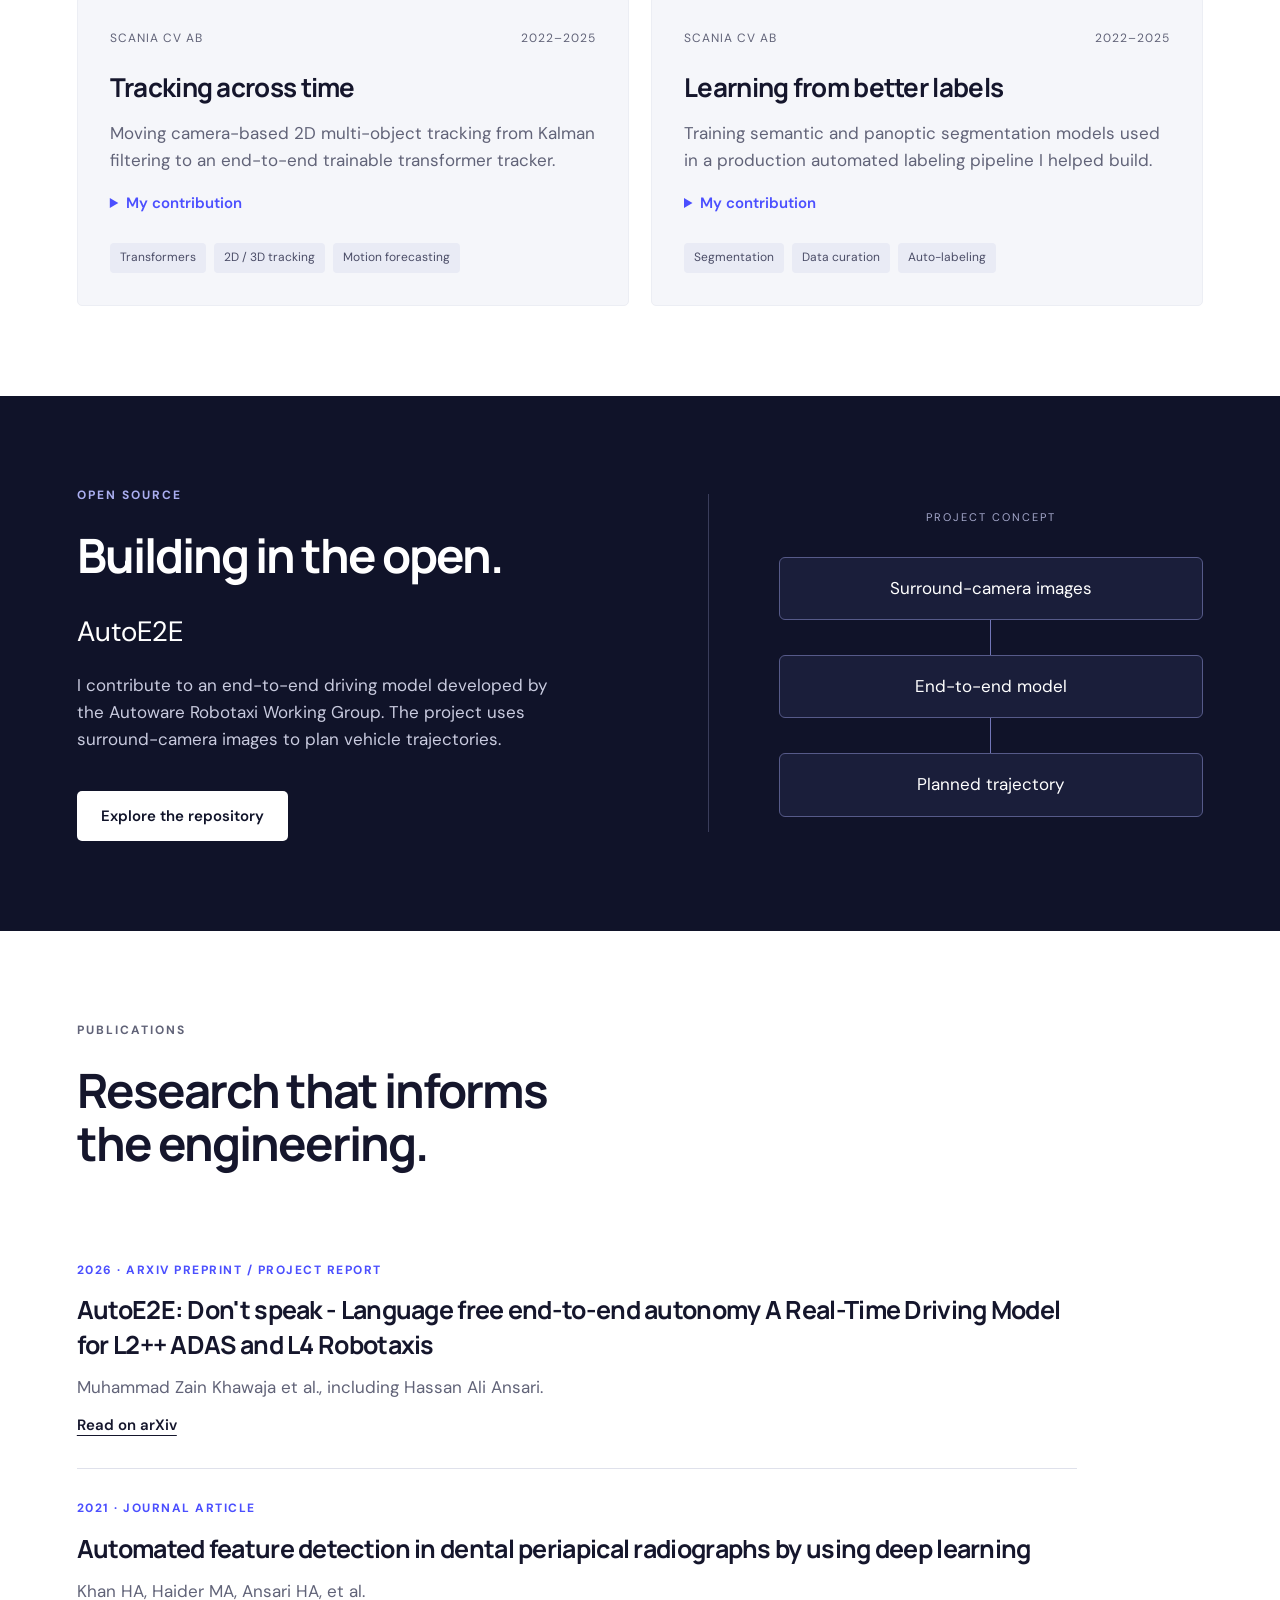
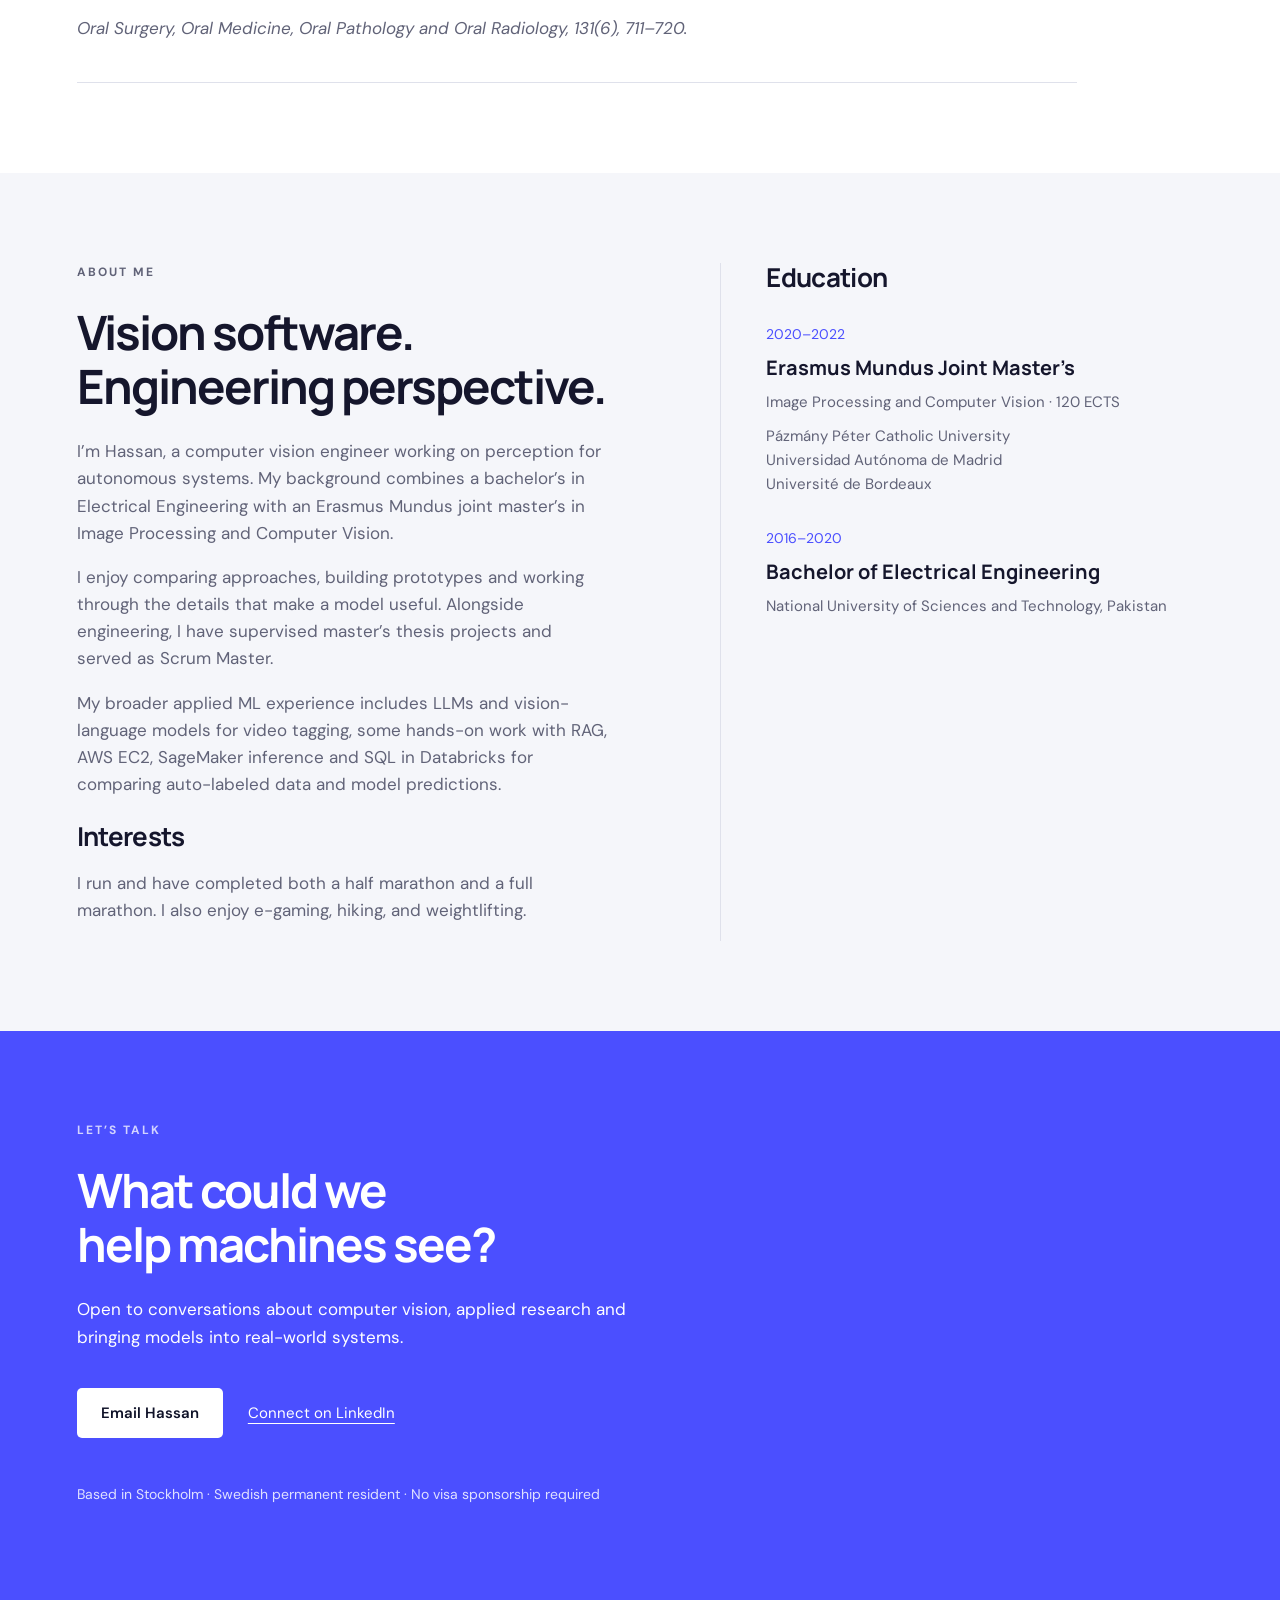
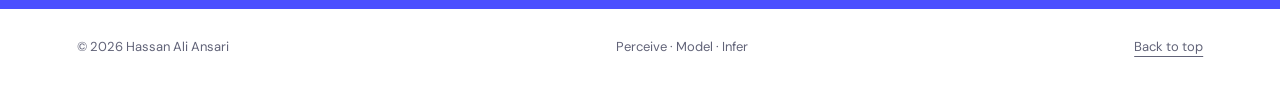
==== commit b6247c6a: "Add personal interests to the About section" ====
--- a/index.html
+++ b/index.html
@@ -66,6 +66,6 @@
 <article class="project"><div class="project-top"><span>SCANIA CV AB</span><span>2022–2025</span></div><h3>Learning from better labels</h3><p>Training semantic and panoptic segmentation models used in a production automated labeling pipeline I helped build.</p><details><summary>My contribution</summary><div class="detail"><p>I helped define 3D annotation specifications and curated camera and LiDAR datasets for model training and evaluation.</p></div></details><div class="tags"><span>Segmentation</span><span>Data curation</span><span>Auto-labeling</span></div></article></div></section>
 <section class="open-source section"><div><p class="eyebrow">OPEN SOURCE</p><h2>Building in the open.</h2><p class="large">AutoE2E</p><p>I contribute to an end-to-end driving model developed by the Autoware Robotaxi Working Group. The project uses surround-camera images to plan vehicle trajectories.</p><a class="button light" href="https://github.com/autowarefoundation/auto_e2e" target="_blank" rel="noopener noreferrer">Explore the repository</a></div><div class="pipeline" aria-label="Conceptual AutoE2E flow: surround-camera images to end-to-end model to planned trajectory"><span class="diagram-label">PROJECT CONCEPT</span><div>Surround-camera images</div><i aria-hidden="true"></i><div>End-to-end model</div><i aria-hidden="true"></i><div>Planned trajectory</div></div></section>
 <section id="research" class="section research"><div class="section-title"><p class="eyebrow">PUBLICATIONS</p><h2>Research that informs<br>the engineering.</h2></div><article class="paper"><div class="paper-meta">2026 · ARXIV PREPRINT / PROJECT REPORT</div><h3><a href="https://arxiv.org/abs/2611.22374" target="_blank" rel="noopener noreferrer">AutoE2E: Don't speak - Language free end-to-end autonomy A Real-Time Driving Model for L2++ ADAS and L4 Robotaxis</a></h3><p>Muhammad Zain Khawaja et al., including Hassan Ali Ansari.</p><a class="text-link" href="https://arxiv.org/abs/2611.22374" target="_blank" rel="noopener noreferrer">Read on arXiv</a></article><article class="paper"><div class="paper-meta">2021 · JOURNAL ARTICLE</div><h3>Automated feature detection in dental periapical radiographs by using deep learning</h3><p>Khan HA, Haider MA, Ansari HA, et al.</p><p class="journal">Oral Surgery, Oral Medicine, Oral Pathology and Oral Radiology, 131(6), 711–720.</p></article></section>
-<section id="about" class="section about"><div><p class="eyebrow">ABOUT ME</p><h2>Vision software.<br>Engineering perspective.</h2><p>I’m Hassan, a computer vision engineer working on perception for autonomous systems. My background combines a bachelor’s in Electrical Engineering with an Erasmus Mundus joint master’s in Image Processing and Computer Vision.</p><p>I enjoy comparing approaches, building prototypes and working through the details that make a model useful. Alongside engineering, I have supervised master’s thesis projects and served as Scrum Master.</p><p>My broader applied ML experience includes LLMs and vision-language models for video tagging, some hands-on work with RAG, AWS EC2, SageMaker inference and SQL in Databricks for comparing auto-labeled data and model predictions.</p></div><div class="education"><h3>Education</h3><div><span>2020–2022</span><h4>Erasmus Mundus Joint Master’s</h4><p>Image Processing and Computer Vision · 120 ECTS</p><p>Pázmány Péter Catholic University<br>Universidad Autónoma de Madrid<br>Université de Bordeaux</p></div><div><span>2016–2020</span><h4>Bachelor of Electrical Engineering</h4><p>National University of Sciences and Technology, Pakistan</p></div></div></section>
+<section id="about" class="section about"><div><p class="eyebrow">ABOUT ME</p><h2>Vision software.<br>Engineering perspective.</h2><p>I’m Hassan, a computer vision engineer working on perception for autonomous systems. My background combines a bachelor’s in Electrical Engineering with an Erasmus Mundus joint master’s in Image Processing and Computer Vision.</p><p>I enjoy comparing approaches, building prototypes and working through the details that make a model useful. Alongside engineering, I have supervised master’s thesis projects and served as Scrum Master.</p><p>My broader applied ML experience includes LLMs and vision-language models for video tagging, some hands-on work with RAG, AWS EC2, SageMaker inference and SQL in Databricks for comparing auto-labeled data and model predictions.</p><h3>Interests</h3><p>I run and have completed both a half marathon and a full marathon. I also enjoy e-gaming, hiking, and weightlifting.</p></div><div class="education"><h3>Education</h3><div><span>2020–2022</span><h4>Erasmus Mundus Joint Master’s</h4><p>Image Processing and Computer Vision · 120 ECTS</p><p>Pázmány Péter Catholic University<br>Universidad Autónoma de Madrid<br>Université de Bordeaux</p></div><div><span>2016–2020</span><h4>Bachelor of Electrical Engineering</h4><p>National University of Sciences and Technology, Pakistan</p></div></div></section>
 <section id="contact" class="contact section"><p class="eyebrow">LET’S TALK</p><h2>What could we<br>help machines see?</h2><p>Open to conversations about computer vision, applied research and bringing models into real-world systems.</p><a class="button light" href="mailto:ansarihassan77@gmail.com">Email Hassan</a><a class="contact-link" href="https://www.linkedin.com/in/hassan-ali-ansari-2b9634282" target="_blank" rel="noopener noreferrer">Connect on LinkedIn</a><p class="authorization">Based in Stockholm · Swedish permanent resident · No visa sponsorship required</p></section></main><footer><span>© 2026 Hassan Ali Ansari</span><span>Perceive · Model · Infer</span><a href="#">Back to top</a></footer></body></html>
 
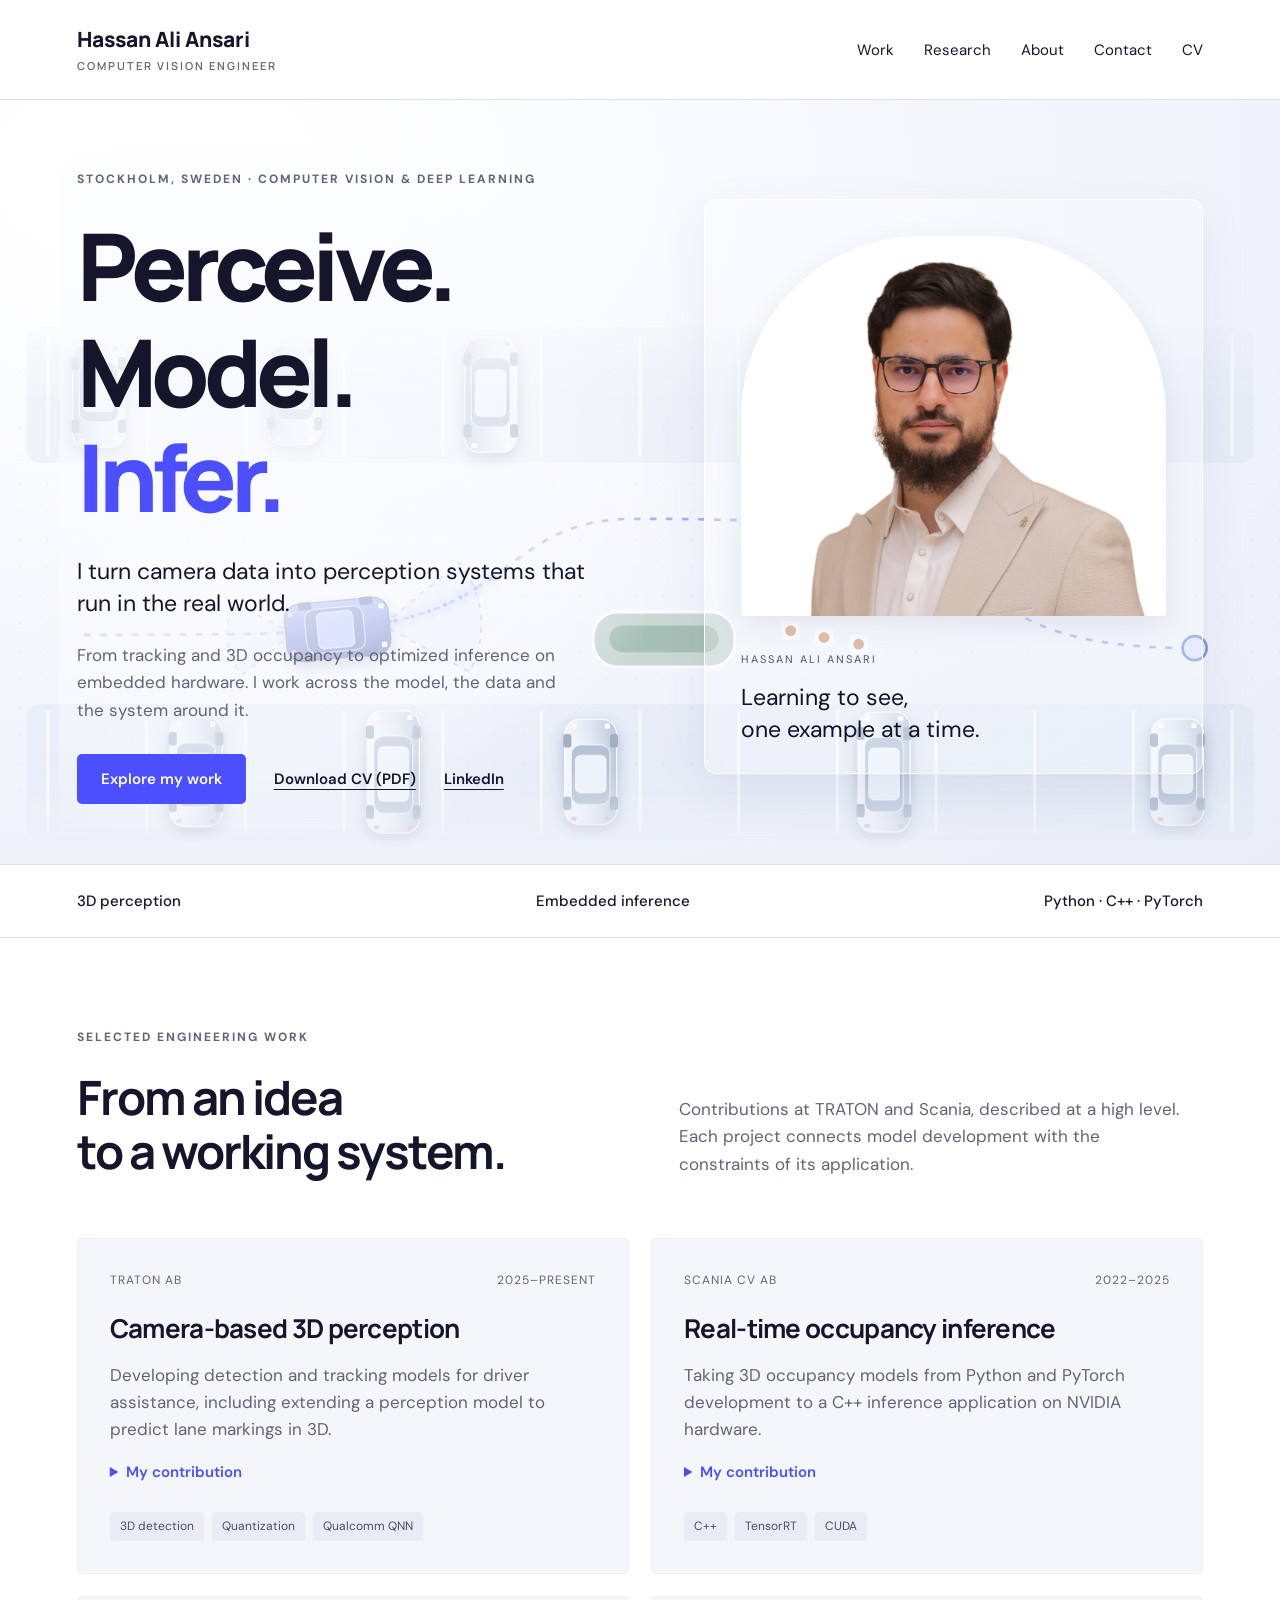
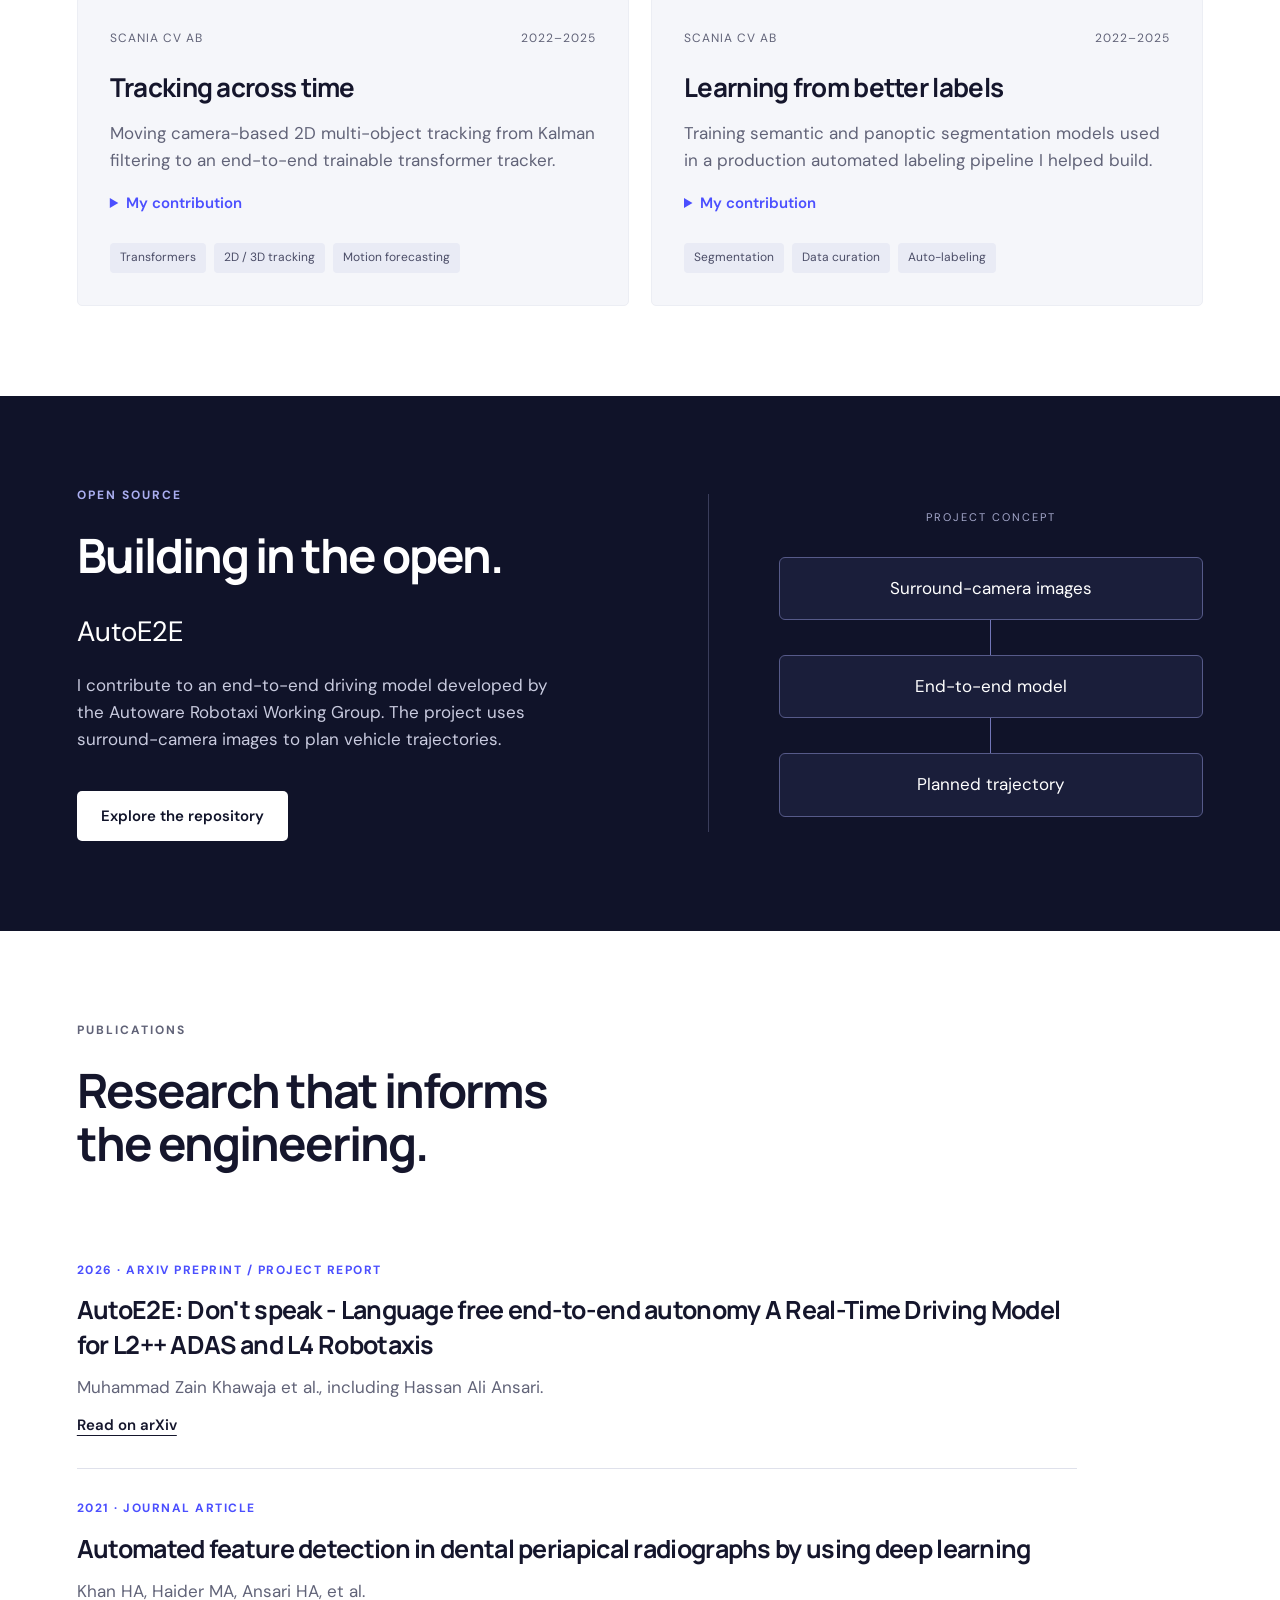
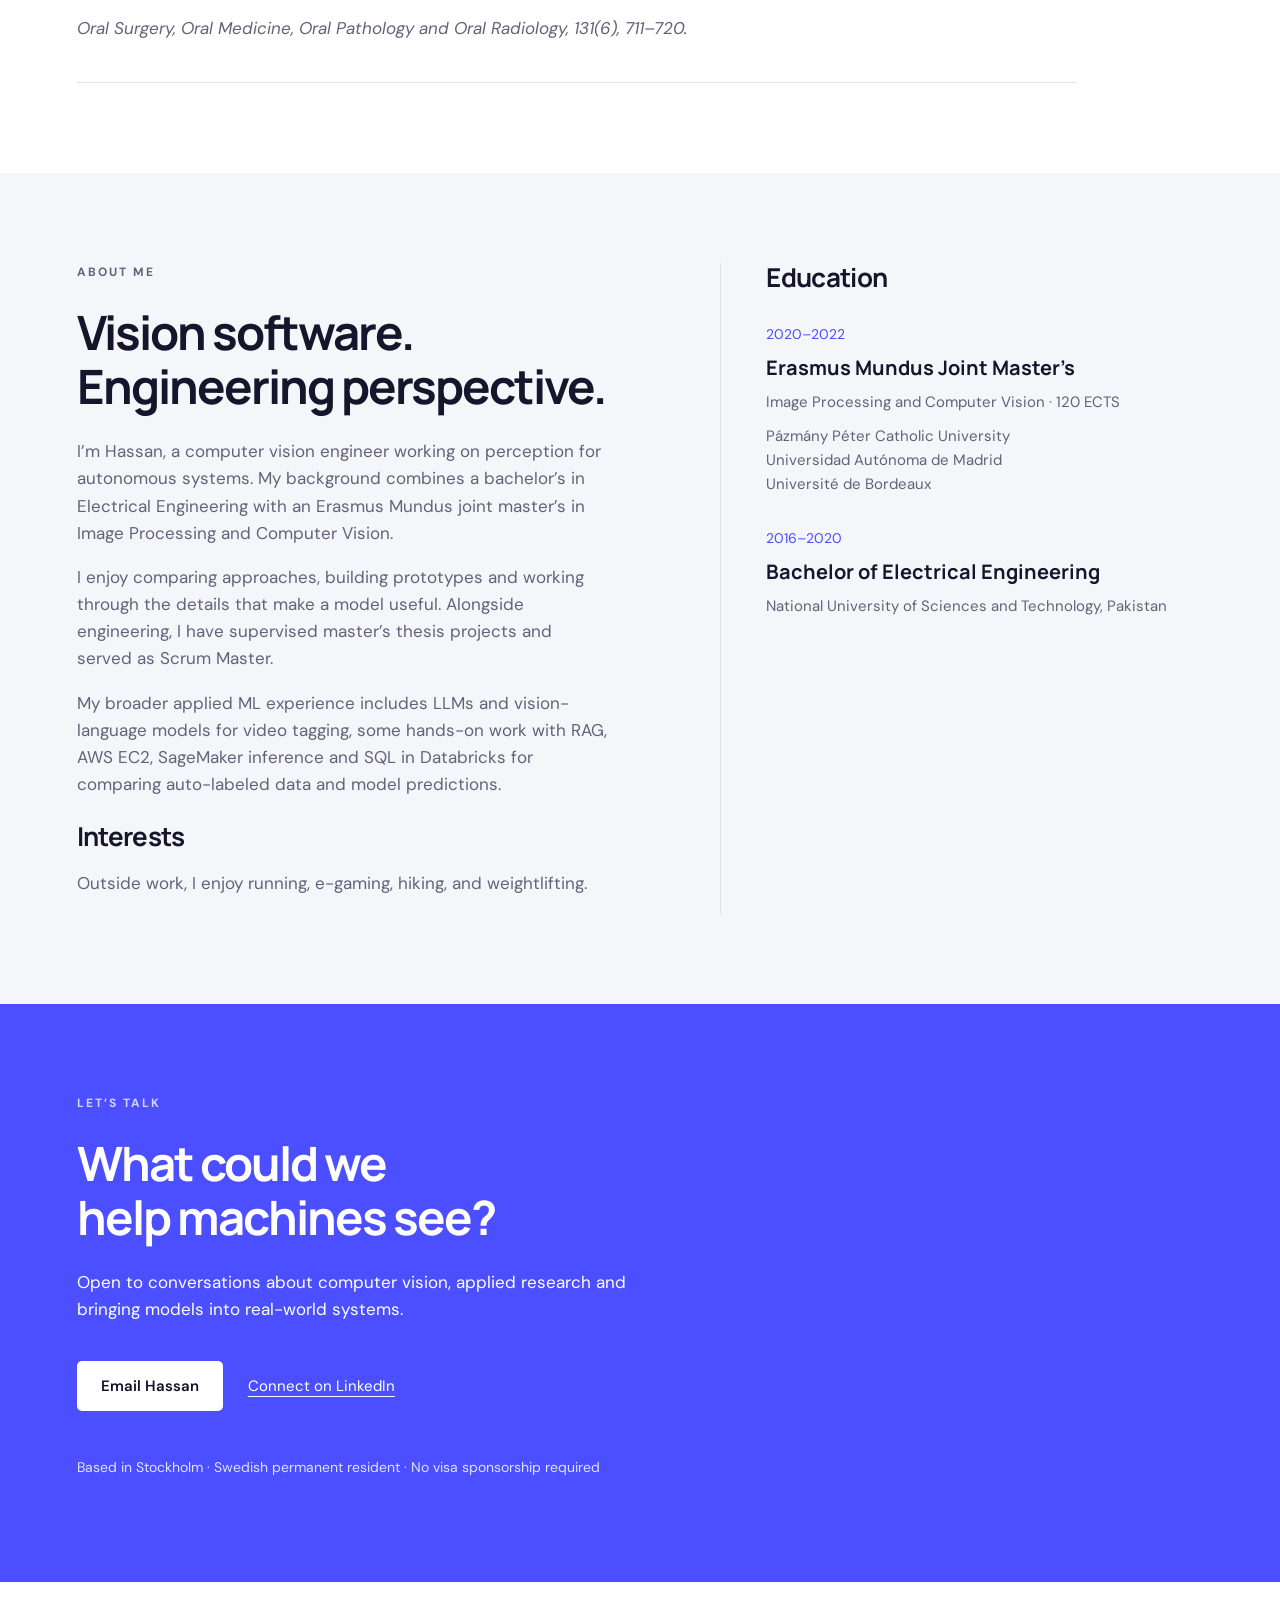
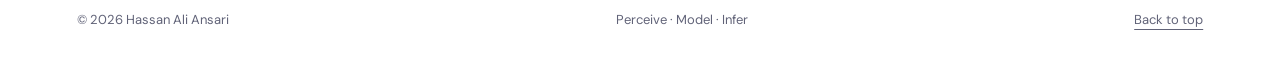
==== commit f42cb3f0: "Simplify portfolio interests" ====
--- a/index.html
+++ b/index.html
@@ -66,6 +66,6 @@
 <article class="project"><div class="project-top"><span>SCANIA CV AB</span><span>2022–2025</span></div><h3>Learning from better labels</h3><p>Training semantic and panoptic segmentation models used in a production automated labeling pipeline I helped build.</p><details><summary>My contribution</summary><div class="detail"><p>I helped define 3D annotation specifications and curated camera and LiDAR datasets for model training and evaluation.</p></div></details><div class="tags"><span>Segmentation</span><span>Data curation</span><span>Auto-labeling</span></div></article></div></section>
 <section class="open-source section"><div><p class="eyebrow">OPEN SOURCE</p><h2>Building in the open.</h2><p class="large">AutoE2E</p><p>I contribute to an end-to-end driving model developed by the Autoware Robotaxi Working Group. The project uses surround-camera images to plan vehicle trajectories.</p><a class="button light" href="https://github.com/autowarefoundation/auto_e2e" target="_blank" rel="noopener noreferrer">Explore the repository</a></div><div class="pipeline" aria-label="Conceptual AutoE2E flow: surround-camera images to end-to-end model to planned trajectory"><span class="diagram-label">PROJECT CONCEPT</span><div>Surround-camera images</div><i aria-hidden="true"></i><div>End-to-end model</div><i aria-hidden="true"></i><div>Planned trajectory</div></div></section>
 <section id="research" class="section research"><div class="section-title"><p class="eyebrow">PUBLICATIONS</p><h2>Research that informs<br>the engineering.</h2></div><article class="paper"><div class="paper-meta">2026 · ARXIV PREPRINT / PROJECT REPORT</div><h3><a href="https://arxiv.org/abs/2611.22374" target="_blank" rel="noopener noreferrer">AutoE2E: Don't speak - Language free end-to-end autonomy A Real-Time Driving Model for L2++ ADAS and L4 Robotaxis</a></h3><p>Muhammad Zain Khawaja et al., including Hassan Ali Ansari.</p><a class="text-link" href="https://arxiv.org/abs/2611.22374" target="_blank" rel="noopener noreferrer">Read on arXiv</a></article><article class="paper"><div class="paper-meta">2021 · JOURNAL ARTICLE</div><h3>Automated feature detection in dental periapical radiographs by using deep learning</h3><p>Khan HA, Haider MA, Ansari HA, et al.</p><p class="journal">Oral Surgery, Oral Medicine, Oral Pathology and Oral Radiology, 131(6), 711–720.</p></article></section>
-<section id="about" class="section about"><div><p class="eyebrow">ABOUT ME</p><h2>Vision software.<br>Engineering perspective.</h2><p>I’m Hassan, a computer vision engineer working on perception for autonomous systems. My background combines a bachelor’s in Electrical Engineering with an Erasmus Mundus joint master’s in Image Processing and Computer Vision.</p><p>I enjoy comparing approaches, building prototypes and working through the details that make a model useful. Alongside engineering, I have supervised master’s thesis projects and served as Scrum Master.</p><p>My broader applied ML experience includes LLMs and vision-language models for video tagging, some hands-on work with RAG, AWS EC2, SageMaker inference and SQL in Databricks for comparing auto-labeled data and model predictions.</p><h3>Interests</h3><p>I run and have completed both a half marathon and a full marathon. I also enjoy e-gaming, hiking, and weightlifting.</p></div><div class="education"><h3>Education</h3><div><span>2020–2022</span><h4>Erasmus Mundus Joint Master’s</h4><p>Image Processing and Computer Vision · 120 ECTS</p><p>Pázmány Péter Catholic University<br>Universidad Autónoma de Madrid<br>Université de Bordeaux</p></div><div><span>2016–2020</span><h4>Bachelor of Electrical Engineering</h4><p>National University of Sciences and Technology, Pakistan</p></div></div></section>
+<section id="about" class="section about"><div><p class="eyebrow">ABOUT ME</p><h2>Vision software.<br>Engineering perspective.</h2><p>I’m Hassan, a computer vision engineer working on perception for autonomous systems. My background combines a bachelor’s in Electrical Engineering with an Erasmus Mundus joint master’s in Image Processing and Computer Vision.</p><p>I enjoy comparing approaches, building prototypes and working through the details that make a model useful. Alongside engineering, I have supervised master’s thesis projects and served as Scrum Master.</p><p>My broader applied ML experience includes LLMs and vision-language models for video tagging, some hands-on work with RAG, AWS EC2, SageMaker inference and SQL in Databricks for comparing auto-labeled data and model predictions.</p><h3>Interests</h3><p>Outside work, I enjoy running, e-gaming, hiking, and weightlifting.</p></div><div class="education"><h3>Education</h3><div><span>2020–2022</span><h4>Erasmus Mundus Joint Master’s</h4><p>Image Processing and Computer Vision · 120 ECTS</p><p>Pázmány Péter Catholic University<br>Universidad Autónoma de Madrid<br>Université de Bordeaux</p></div><div><span>2016–2020</span><h4>Bachelor of Electrical Engineering</h4><p>National University of Sciences and Technology, Pakistan</p></div></div></section>
 <section id="contact" class="contact section"><p class="eyebrow">LET’S TALK</p><h2>What could we<br>help machines see?</h2><p>Open to conversations about computer vision, applied research and bringing models into real-world systems.</p><a class="button light" href="mailto:ansarihassan77@gmail.com">Email Hassan</a><a class="contact-link" href="https://www.linkedin.com/in/hassan-ali-ansari-2b9634282" target="_blank" rel="noopener noreferrer">Connect on LinkedIn</a><p class="authorization">Based in Stockholm · Swedish permanent resident · No visa sponsorship required</p></section></main><footer><span>© 2026 Hassan Ali Ansari</span><span>Perceive · Model · Infer</span><a href="#">Back to top</a></footer></body></html>
 
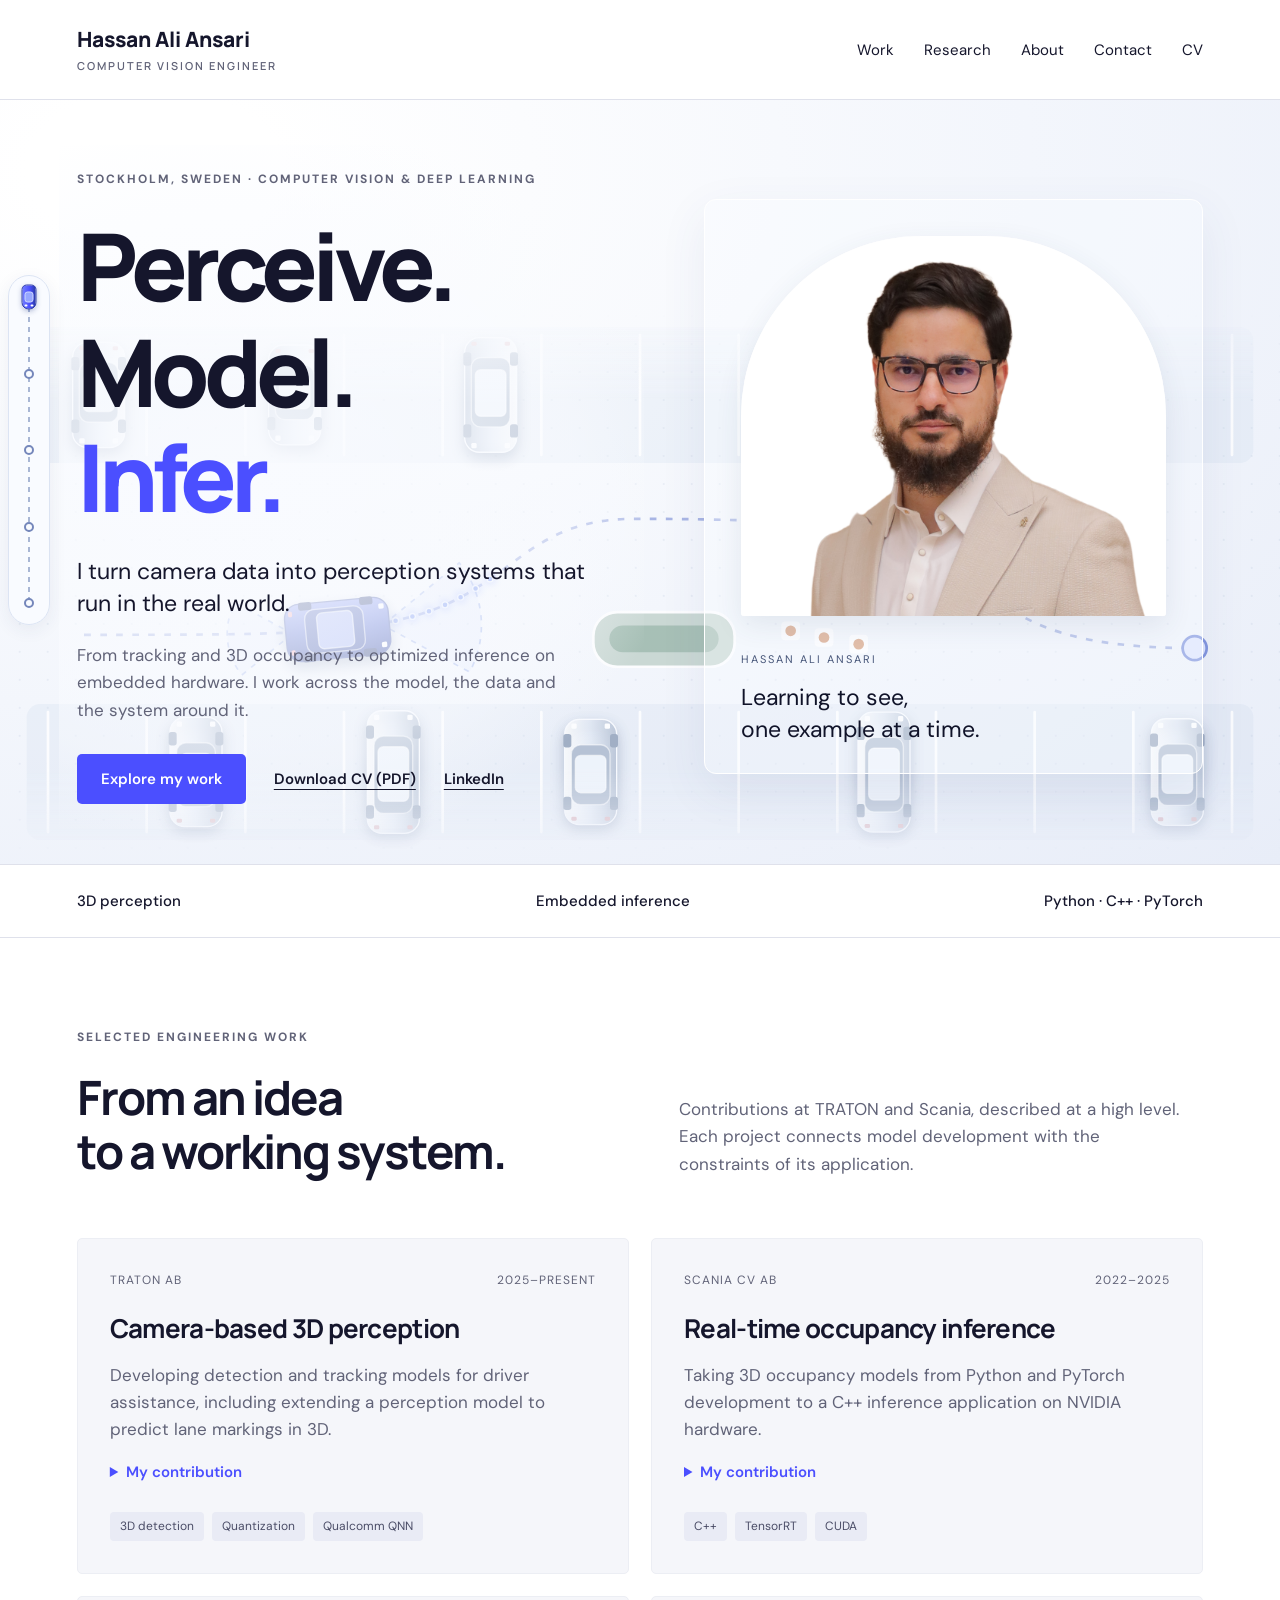
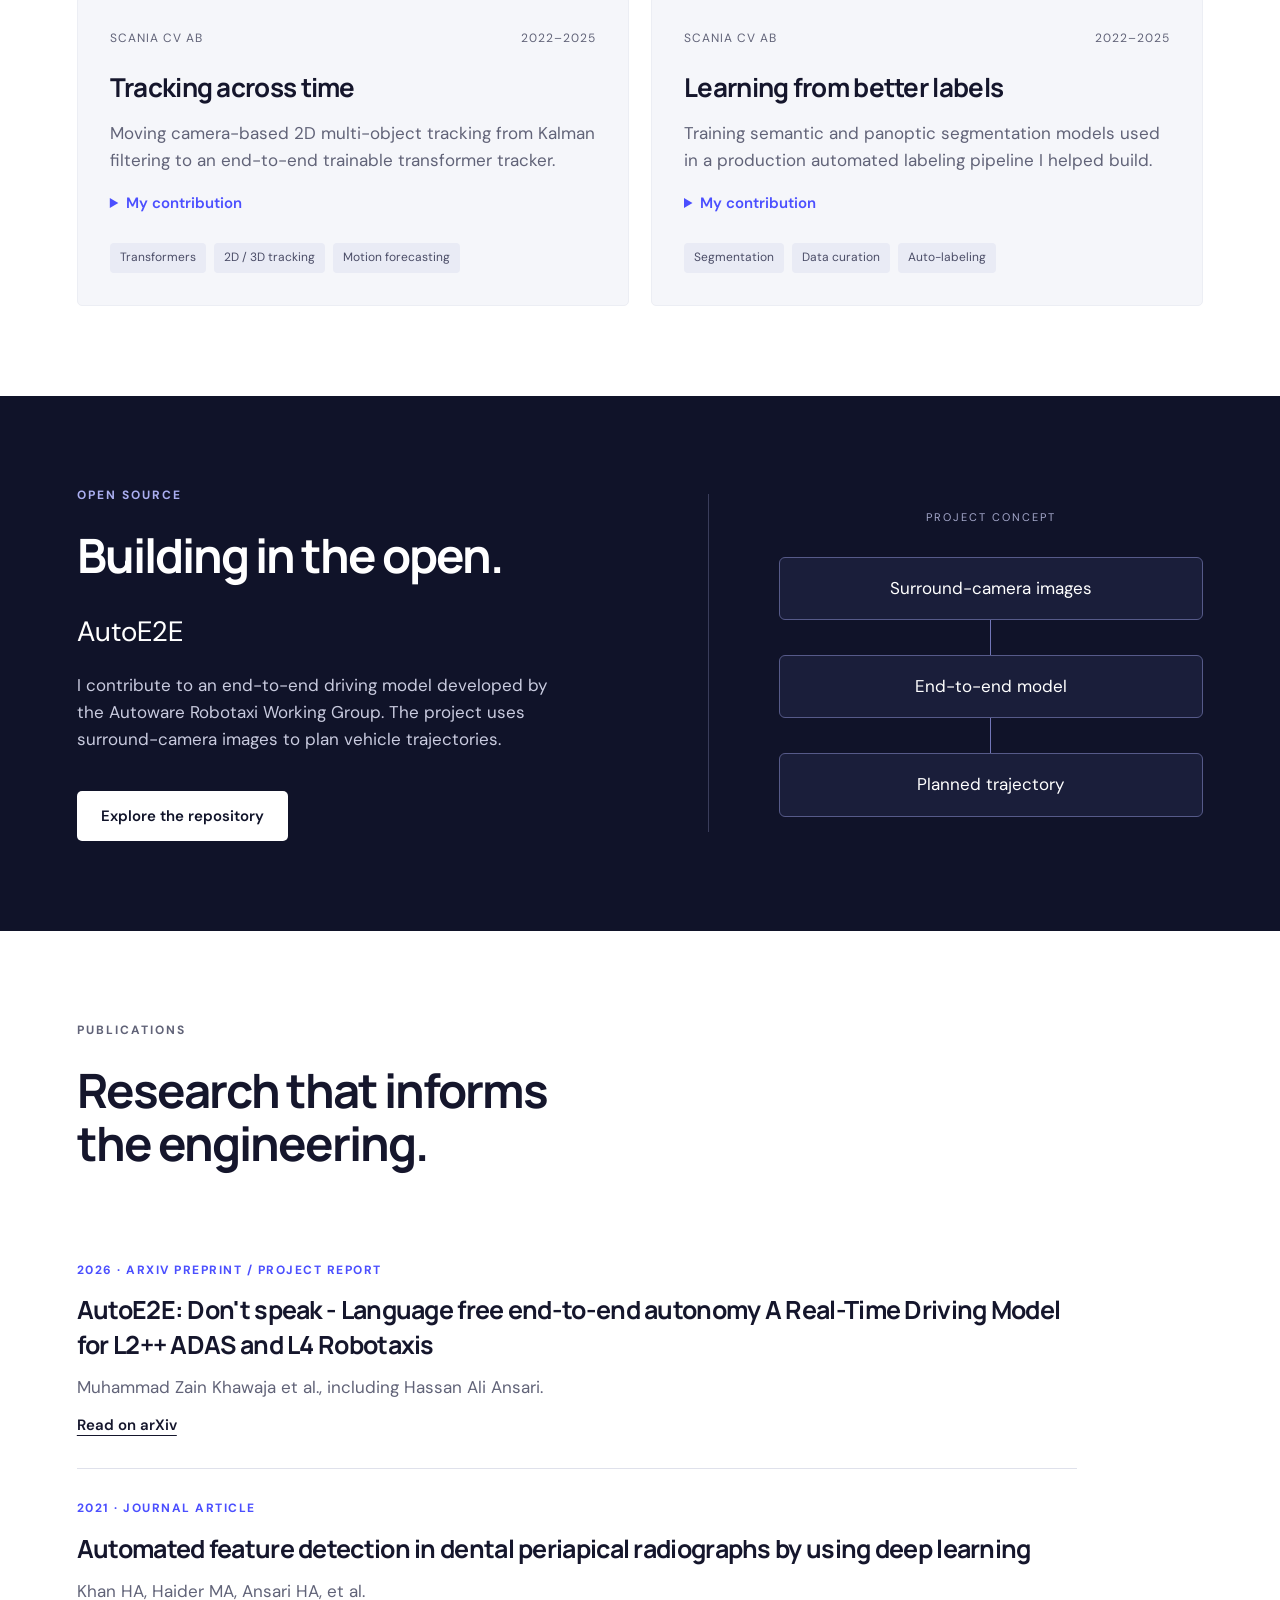
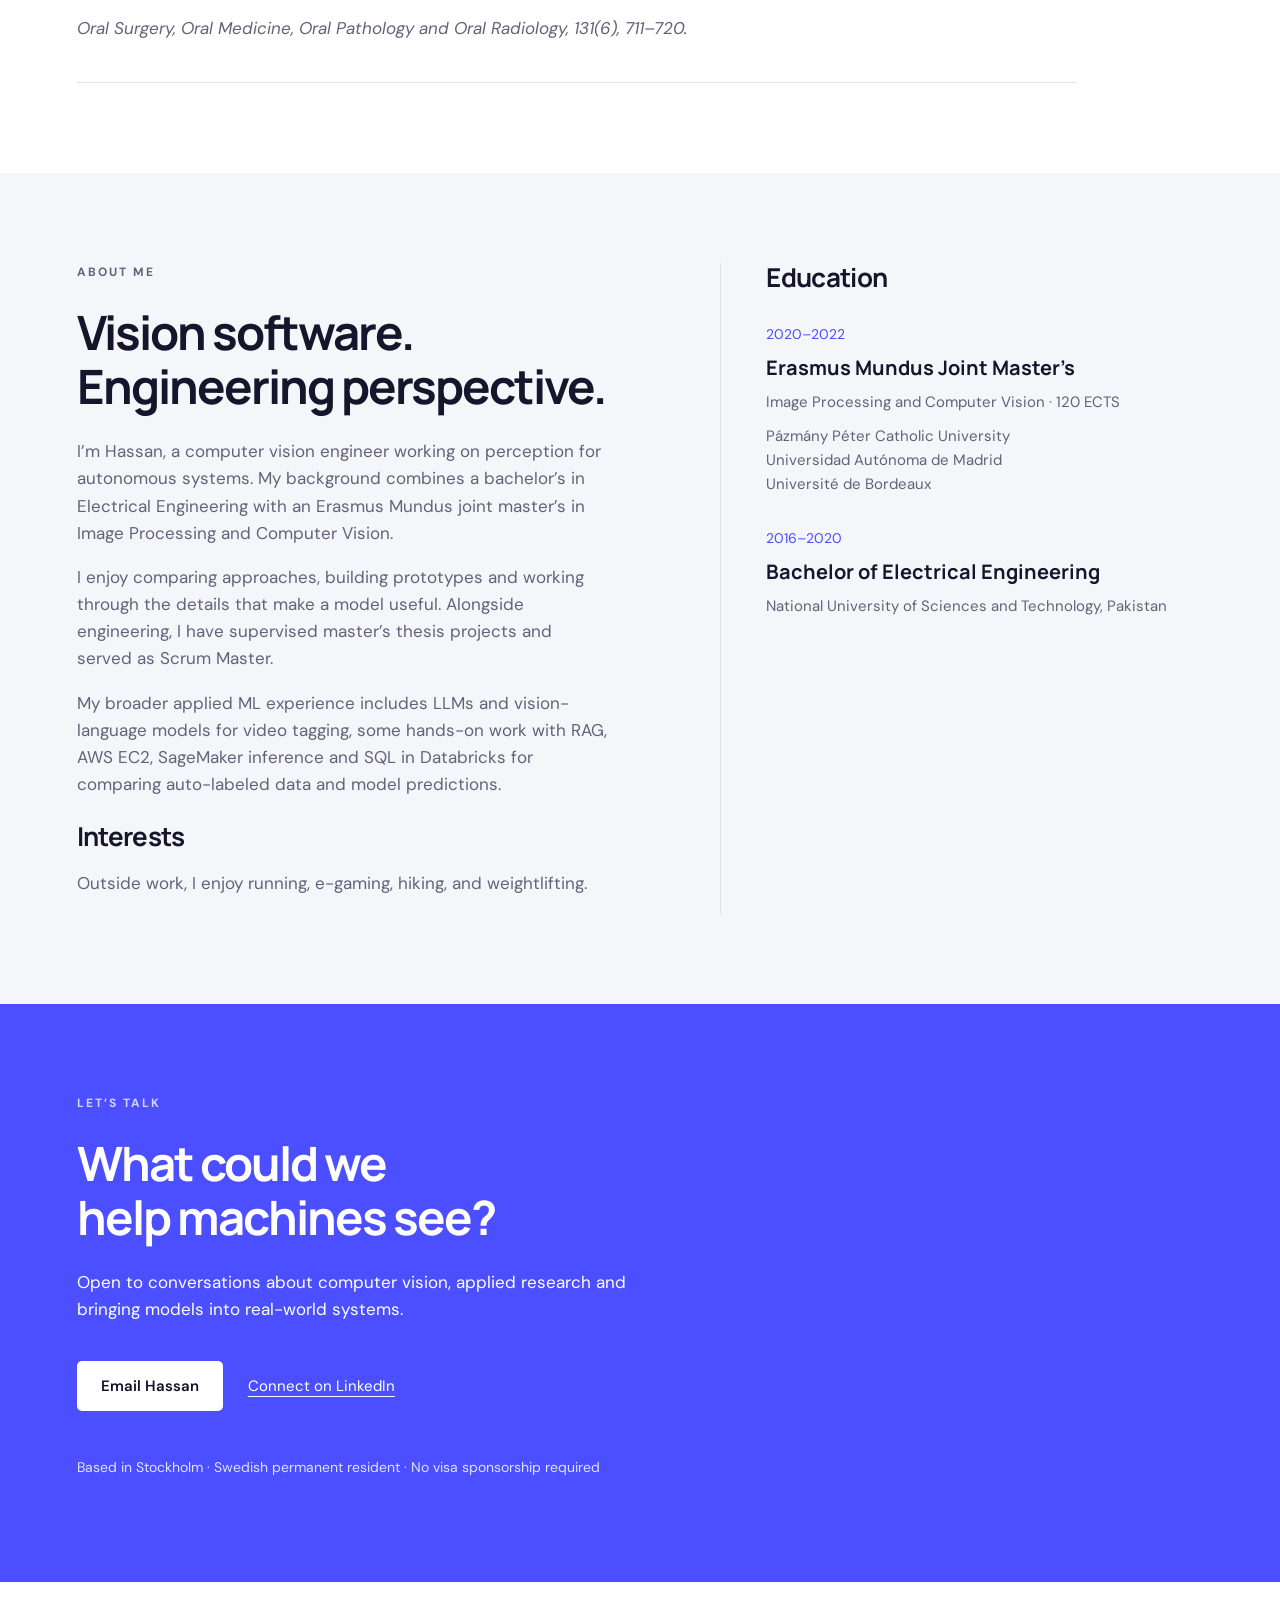
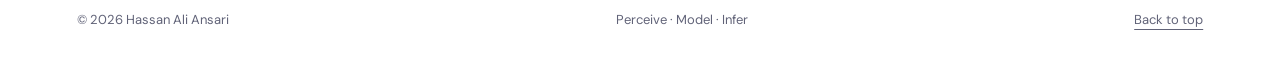
==== commit 5f0aeaa8: "Add scroll-driven portfolio road and section shortcuts" ====
--- a/index.html
+++ b/index.html
@@ -51,10 +51,173 @@
     opacity: .59;
   }
 }
+.portfolio-road {
+  --drive: 0%;
+  position: fixed;
+  z-index: 5;
+  top: 50%;
+  left: max(8px, env(safe-area-inset-left));
+  transform: translateY(-50%);
+  display: block;
+  width: 42px;
+  height: min(350px, 67vh);
+  border: 1px solid #dce4f3;
+  border-radius: 24px;
+  background: #f9fbfff5;
+  box-shadow: 0 5px 18px #263a6a12;
+}
+.portfolio-road .road-lane {
+  position: absolute;
+  inset: 21px 0;
+}
+.portfolio-road .road-lane::before,
+.portfolio-road .road-lane::after {
+  content: "";
+  position: absolute;
+  top: 0;
+  left: 50%;
+  width: 2px;
+  transform: translateX(-50%);
+  border-radius: 2px;
+  pointer-events: none;
+}
+.portfolio-road .road-lane::before {
+  height: 100%;
+  background: repeating-linear-gradient(to bottom, #a8b6d4 0 5px, transparent 5px 10px);
+}
+.portfolio-road .road-lane::after { height: var(--drive); background: #7587ec; }
+.portfolio-road .road-stop {
+  position: absolute;
+  top: var(--stop);
+  left: 50%;
+  z-index: 1;
+  display: grid;
+  place-items: center;
+  width: 34px;
+  height: 34px;
+  border-radius: 50%;
+  transform: translate(-50%, -50%);
+  color: #26365b;
+  text-decoration: none;
+}
+.portfolio-road .road-dot {
+  width: 10px;
+  height: 10px;
+  border-radius: 50%;
+  background: #f9fbff;
+  border: 2px solid #7587bb;
+}
+.portfolio-road [aria-current] .road-dot,
+.portfolio-road .road-stop:hover .road-dot { background: #4b4fff; border-color: #4b4fff; }
+.portfolio-road .road-label {
+  position: absolute;
+  left: calc(100% + 9px);
+  padding: 5px 9px;
+  border-radius: 6px;
+  background: #172343;
+  color: #fff;
+  font-size: 12px;
+  font-weight: 650;
+  white-space: nowrap;
+  opacity: 0;
+  pointer-events: none;
+}
+.portfolio-road .road-stop:is(:hover, :focus-visible) .road-label { opacity: 1; }
+.portfolio-road .road-stop:focus-visible { outline: 2px solid #4b4fff; outline-offset: 2px; }
+.portfolio-road .road-car {
+  position: absolute;
+  top: var(--drive);
+  left: 50%;
+  z-index: 2;
+  width: 15px;
+  height: 25px;
+  transform: translate(-50%, -50%);
+  border: 1px solid #2c3baa;
+  border-radius: 5px 5px 7px 7px;
+  background: linear-gradient(90deg, #717cff, #4b4fff 55%, #293aa8);
+  box-shadow: 0 2px 5px #253b8750;
+  pointer-events: none;
+}
+.portfolio-road .road-car::before {
+  content: "";
+  position: absolute;
+  inset: 6px 2px;
+  border: 1px solid #d1d9ff;
+  border-radius: 3px;
+  background: #97a7ff;
+}
+.portfolio-road .road-car::after {
+  content: "";
+  position: absolute;
+  left: 2px;
+  bottom: 2px;
+  width: 3px;
+  height: 2px;
+  border-radius: 2px;
+  background: #fff;
+  box-shadow: 6px 0 #fff;
+}
+@media (max-width: 960px) {
+  body { padding-bottom: calc(76px + env(safe-area-inset-bottom)); }
+  .portfolio-road {
+    top: auto;
+    right: 12px;
+    bottom: calc(8px + env(safe-area-inset-bottom));
+    left: 12px;
+    width: auto;
+    height: 58px;
+    transform: none;
+    border-radius: 16px;
+  }
+  .portfolio-road .road-lane { inset: 17px 34px auto; height: 1px; }
+  .portfolio-road .road-lane::before,
+  .portfolio-road .road-lane::after { top: 0; left: 0; height: 2px; transform: none; }
+  .portfolio-road .road-lane::before { width: 100%; background: repeating-linear-gradient(to right, #a8b6d4 0 5px, transparent 5px 10px); }
+  .portfolio-road .road-lane::after { width: var(--drive); }
+  .portfolio-road .road-stop {
+    top: -12px;
+    left: var(--stop);
+    width: 48px;
+    height: 48px;
+    transform: translateX(-50%);
+    grid-template-rows: 25px 1fr;
+    border-radius: 6px;
+  }
+  .portfolio-road .road-label {
+    position: static;
+    padding: 0;
+    background: transparent;
+    color: #34466b;
+    font-size: 10px;
+    opacity: 1;
+  }
+  .portfolio-road [aria-current] .road-label { color: #3034b5; font-weight: 750; }
+  .portfolio-road .road-car {
+    top: 1px;
+    left: var(--drive);
+    transform: translate(-50%, -50%) rotate(-90deg);
+  }
+}
+@media (prefers-reduced-motion: reduce) {
+  .portfolio-road .road-car,
+  .portfolio-road .road-lane::after { display: none; }
+}
 </style>
+<script defer src="portfolio-road.js"></script>
 <script defer src="hero-navigation.js?v=original-blue-car"></script>
 </head>
 <body><a class="skip" href="#main">Skip to content</a><header><a class="brand" href="#">Hassan Ali Ansari<span>COMPUTER VISION ENGINEER</span></a><nav aria-label="Main navigation"><a href="#work">Work</a><a href="#research">Research</a><a href="#about">About</a><a href="#contact">Contact</a><a href="Hassan-Ali-Ansari-CV.pdf" target="_blank" rel="noopener">CV</a></nav></header>
+<nav class="portfolio-road" aria-label="Portfolio route">
+  <div class="road-lane">
+    <a class="road-stop" style="--stop: 0%" href="#main"><span class="road-dot" aria-hidden="true"></span><span class="road-label">Start</span></a>
+    <a class="road-stop" style="--stop: 25%" href="#work"><span class="road-dot" aria-hidden="true"></span><span class="road-label">Work</span></a>
+    <a class="road-stop" style="--stop: 50%" href="#research"><span class="road-dot" aria-hidden="true"></span><span class="road-label">Research</span></a>
+    <a class="road-stop" style="--stop: 75%" href="#about"><span class="road-dot" aria-hidden="true"></span><span class="road-label">About</span></a>
+    <a class="road-stop" style="--stop: 100%" href="#contact"><span class="road-dot" aria-hidden="true"></span><span class="road-label">Contact</span></a>
+    <span class="road-car" aria-hidden="true"></span>
+  </div>
+</nav>
+
 <main id="main"><div class="hero-stage"><canvas class="hero-navigation" width="960" height="430" aria-hidden="true"></canvas><section class="hero"><div class="hero-copy"><p class="eyebrow">STOCKHOLM, SWEDEN · COMPUTER VISION & DEEP LEARNING</p><h1>Perceive.<br>Model.<br><em>Infer.</em></h1><p class="intro">I turn camera data into perception systems that run in the real world.</p><p class="support">From tracking and 3D occupancy to optimized inference on embedded hardware. I work across the model, the data and the system around it.</p><div class="actions"><a class="button" href="#work">Explore my work</a><a class="text-link" href="Hassan-Ali-Ansari-CV.pdf" download>Download CV (PDF)</a><a class="text-link" href="https://www.linkedin.com/in/hassan-ali-ansari-2b9634282" target="_blank" rel="noopener noreferrer">LinkedIn</a></div></div><div class="hero-visual"><div class="portrait"><img src="hassan.png" alt="Hassan Ali Ansari wearing a cream blazer" width="1120" height="1064"></div><div class="portrait-label"><span>HASSAN ALI ANSARI</span><p>Learning to see,<br>one example at a time.</p></div><div class="orbit" aria-hidden="true"></div></div></section></div>
 <div class="expertise" aria-label="Core expertise"><span>3D perception</span><span>Embedded inference</span><span>Python · C++ · PyTorch</span></div>
 
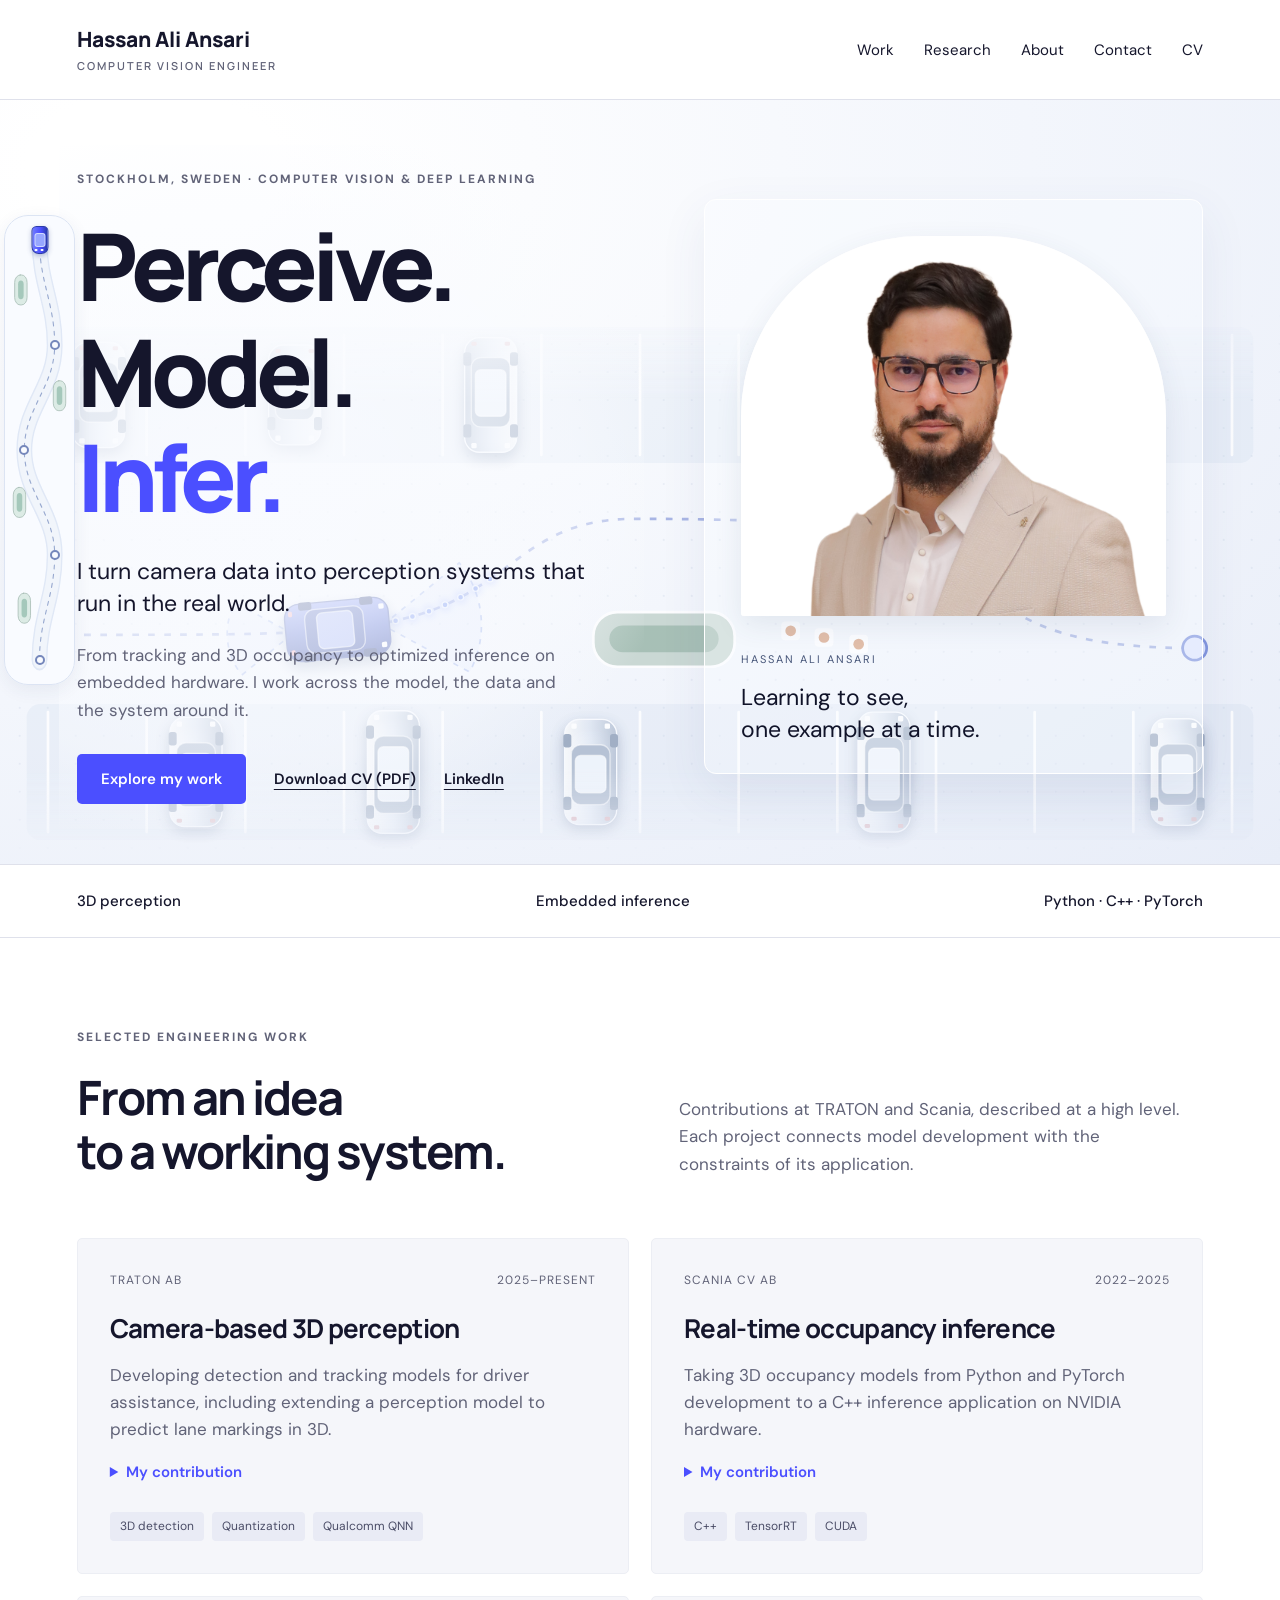
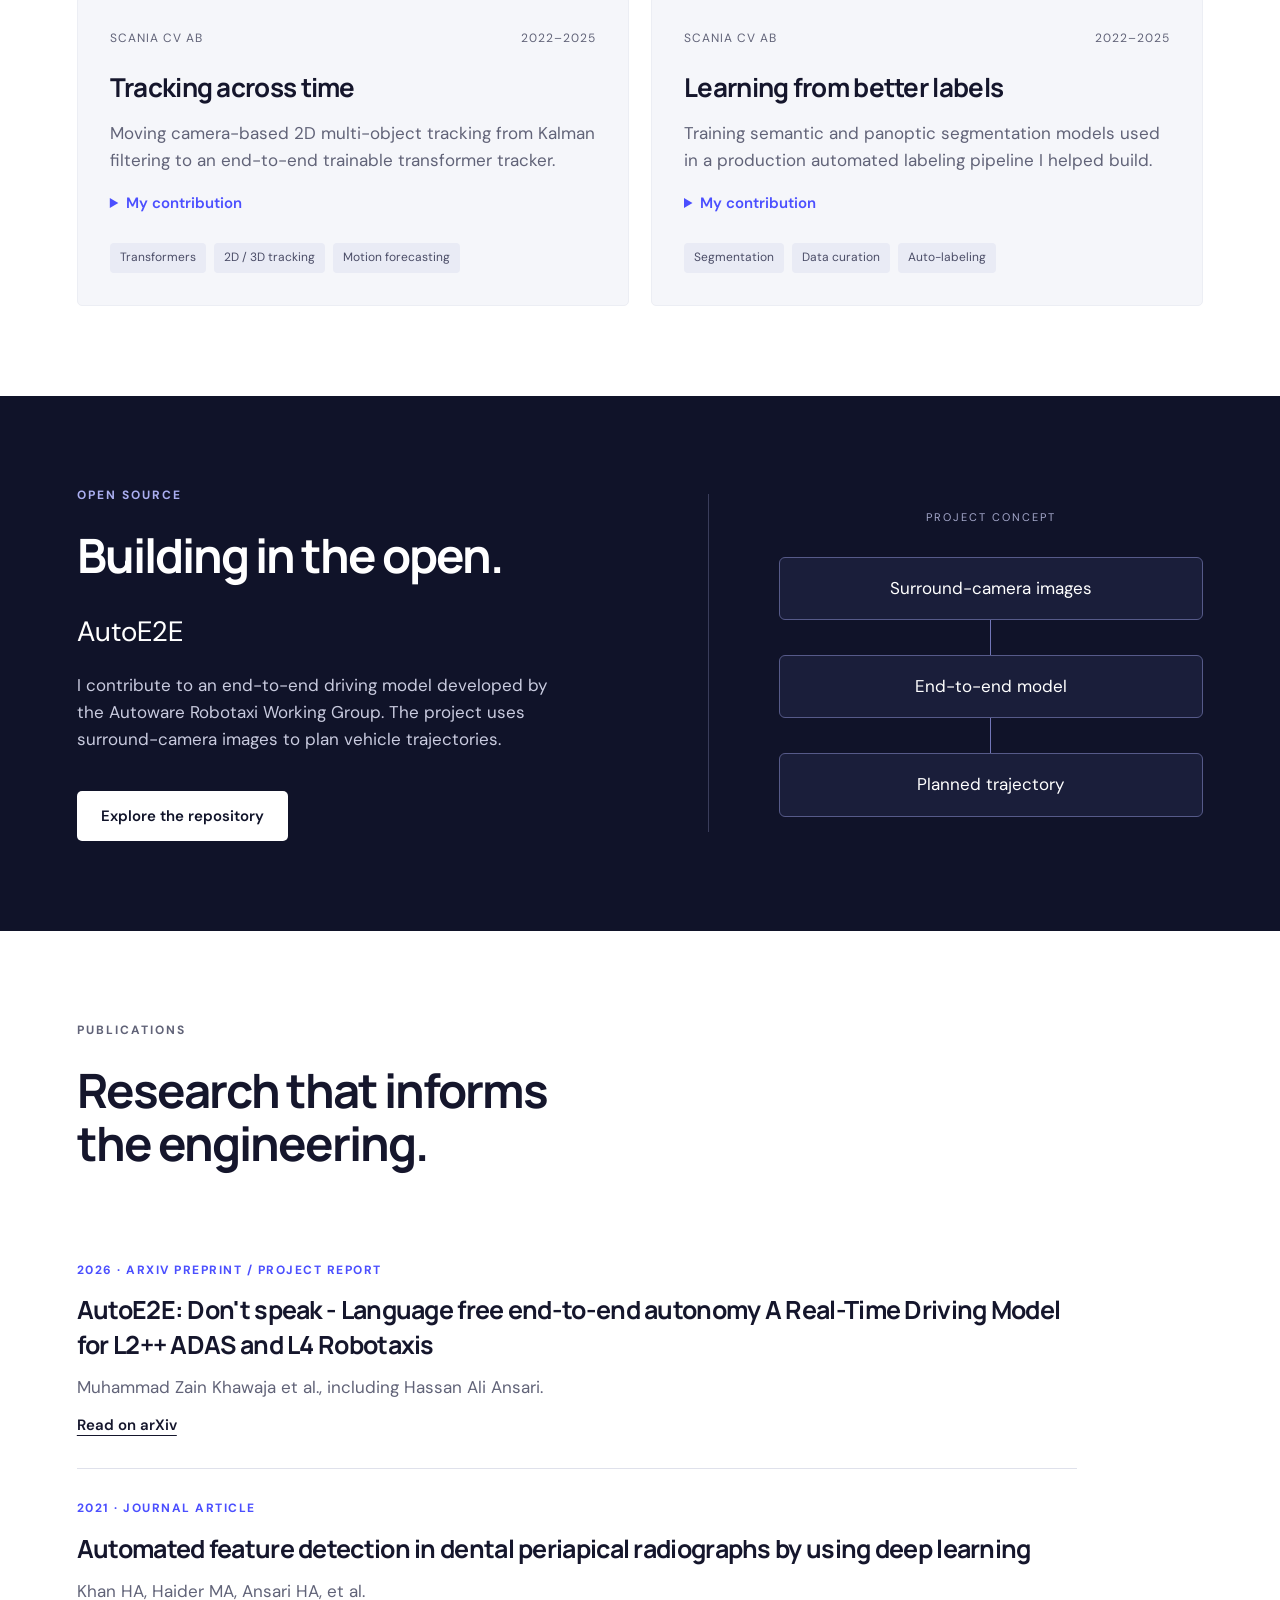
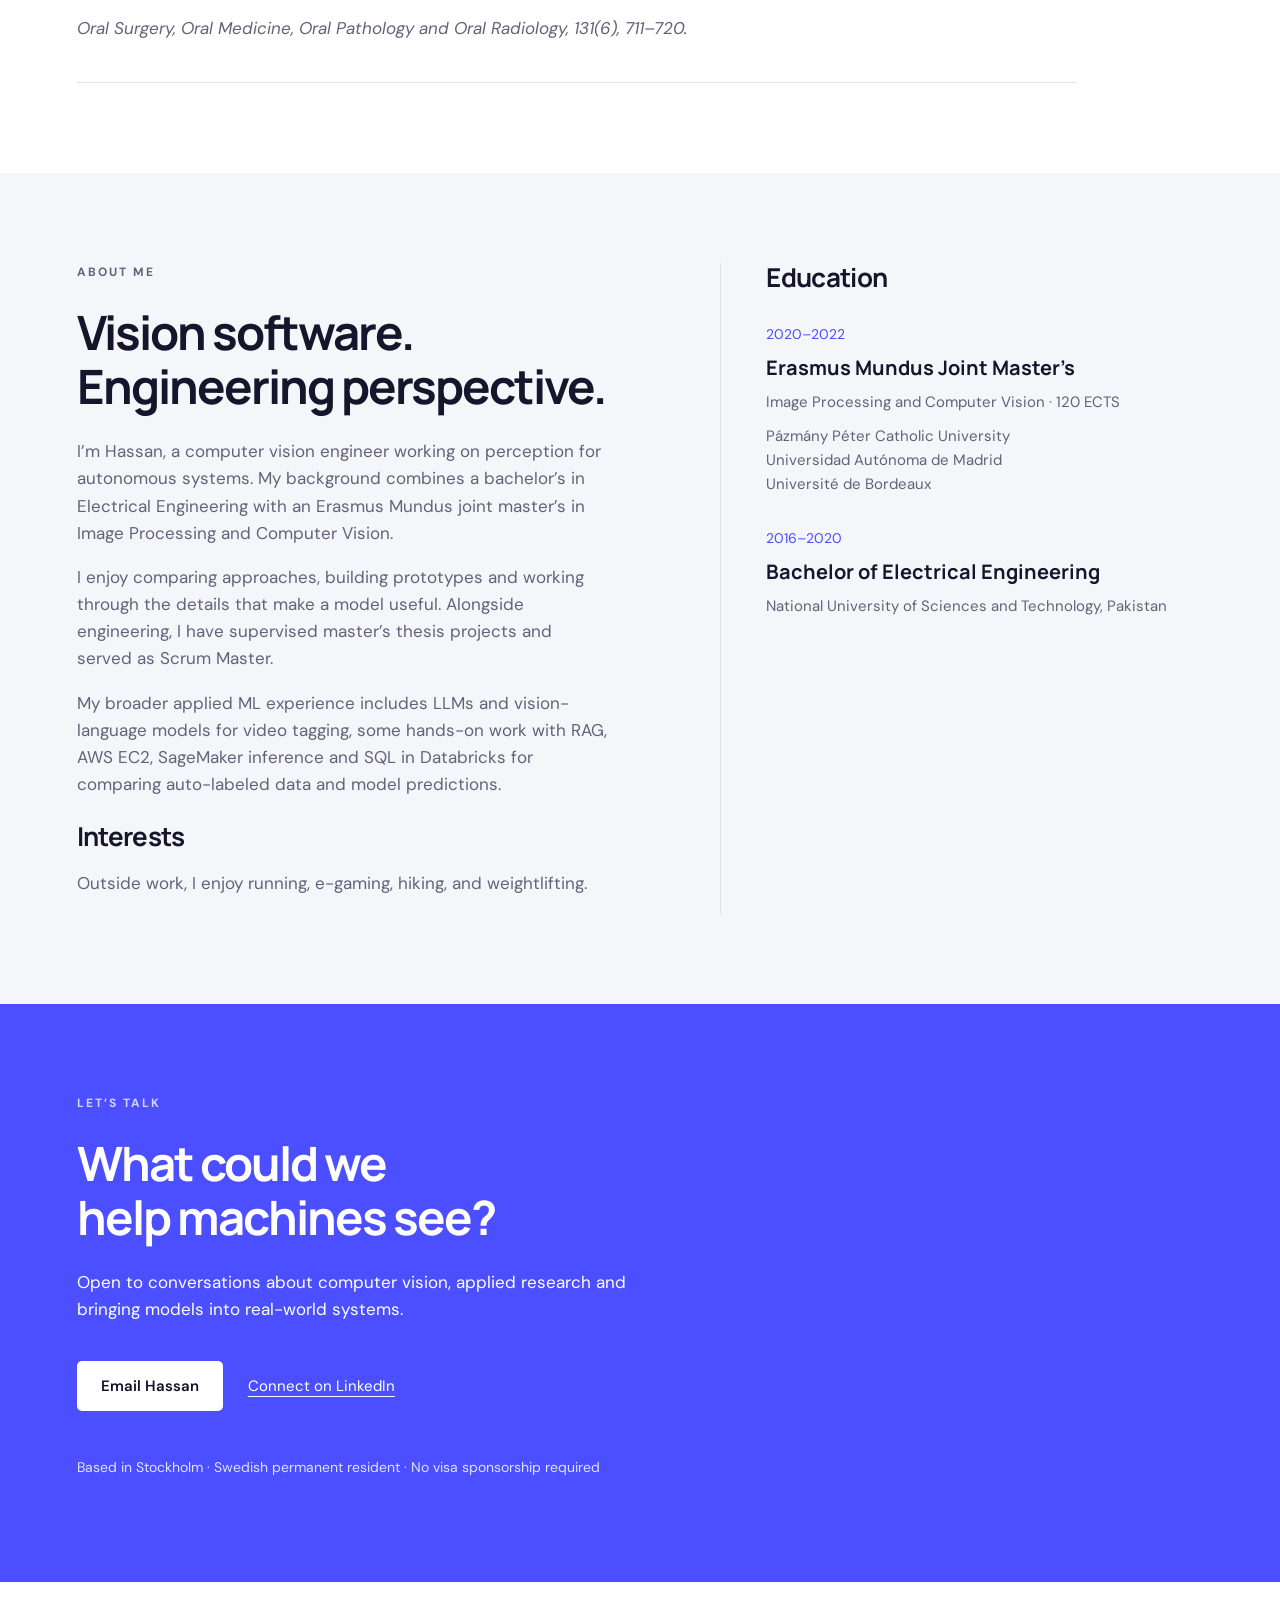
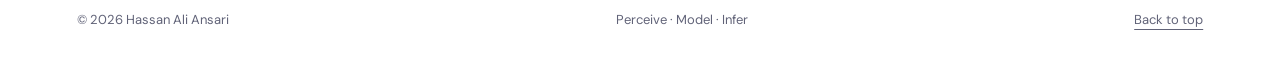
==== commit 6b4edcca: "Enlarge the portfolio road and add turns around traffic islands" ====
--- a/index.html
+++ b/index.html
@@ -157,7 +157,37 @@
   background: #fff;
   box-shadow: 6px 0 #fff;
 }
-@media (max-width: 960px) {
+.portfolio-road .road-map { display: none; }
+@media (min-width: 1041px) {
+  .portfolio-road.has-curves {
+    left: max(4px, env(safe-area-inset-left));
+    width: clamp(58px, 5.55vw, 82px);
+    height: min(470px, 76vh);
+  }
+  .portfolio-road.has-curves .road-lane { inset: 0; }
+  .portfolio-road.has-curves .road-lane::before,
+  .portfolio-road.has-curves .road-lane::after { display: none; }
+  .portfolio-road.has-curves .road-map {
+    position: absolute;
+    inset: 0;
+    display: block;
+    width: 100%;
+    height: 100%;
+    pointer-events: none;
+  }
+  .portfolio-road.has-curves .road-stop {
+    left: var(--road-x);
+    top: var(--road-y);
+  }
+  .portfolio-road.has-curves .road-car {
+    left: var(--car-x);
+    top: var(--car-y);
+    width: 17px;
+    height: 28px;
+    transform: translate(-50%, -50%) rotate(var(--car-heading, 0rad));
+  }
+}
+@media (max-width: 1040px) {
   body { padding-bottom: calc(76px + env(safe-area-inset-bottom)); }
   .portfolio-road {
     top: auto;
@@ -203,12 +233,13 @@
   .portfolio-road .road-lane::after { display: none; }
 }
 </style>
-<script defer src="portfolio-road.js"></script>
+<script defer src="portfolio-road.js?v=curves"></script>
 <script defer src="hero-navigation.js?v=original-blue-car"></script>
 </head>
 <body><a class="skip" href="#main">Skip to content</a><header><a class="brand" href="#">Hassan Ali Ansari<span>COMPUTER VISION ENGINEER</span></a><nav aria-label="Main navigation"><a href="#work">Work</a><a href="#research">Research</a><a href="#about">About</a><a href="#contact">Contact</a><a href="Hassan-Ali-Ansari-CV.pdf" target="_blank" rel="noopener">CV</a></nav></header>
 <nav class="portfolio-road" aria-label="Portfolio route">
   <div class="road-lane">
+    <canvas class="road-map" aria-hidden="true"></canvas>
     <a class="road-stop" style="--stop: 0%" href="#main"><span class="road-dot" aria-hidden="true"></span><span class="road-label">Start</span></a>
     <a class="road-stop" style="--stop: 25%" href="#work"><span class="road-dot" aria-hidden="true"></span><span class="road-label">Work</span></a>
     <a class="road-stop" style="--stop: 50%" href="#research"><span class="road-dot" aria-hidden="true"></span><span class="road-label">Research</span></a>
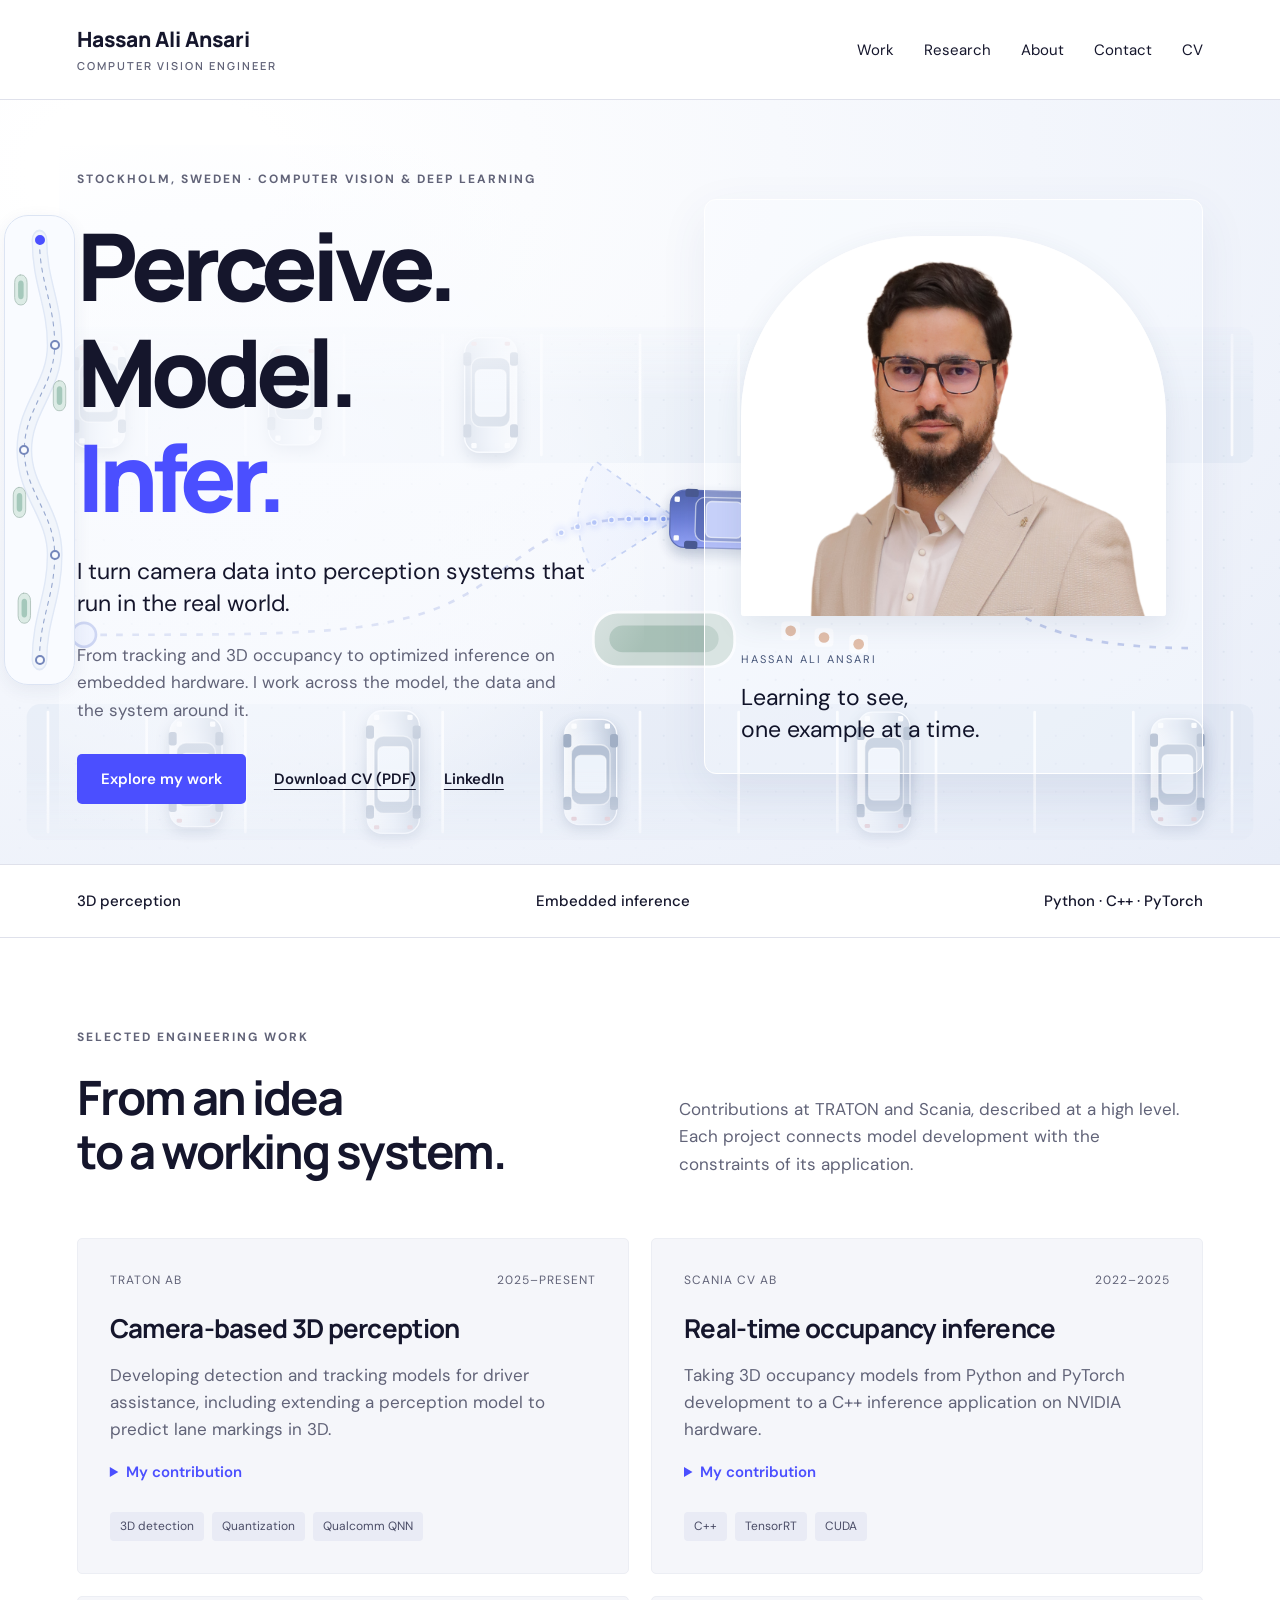
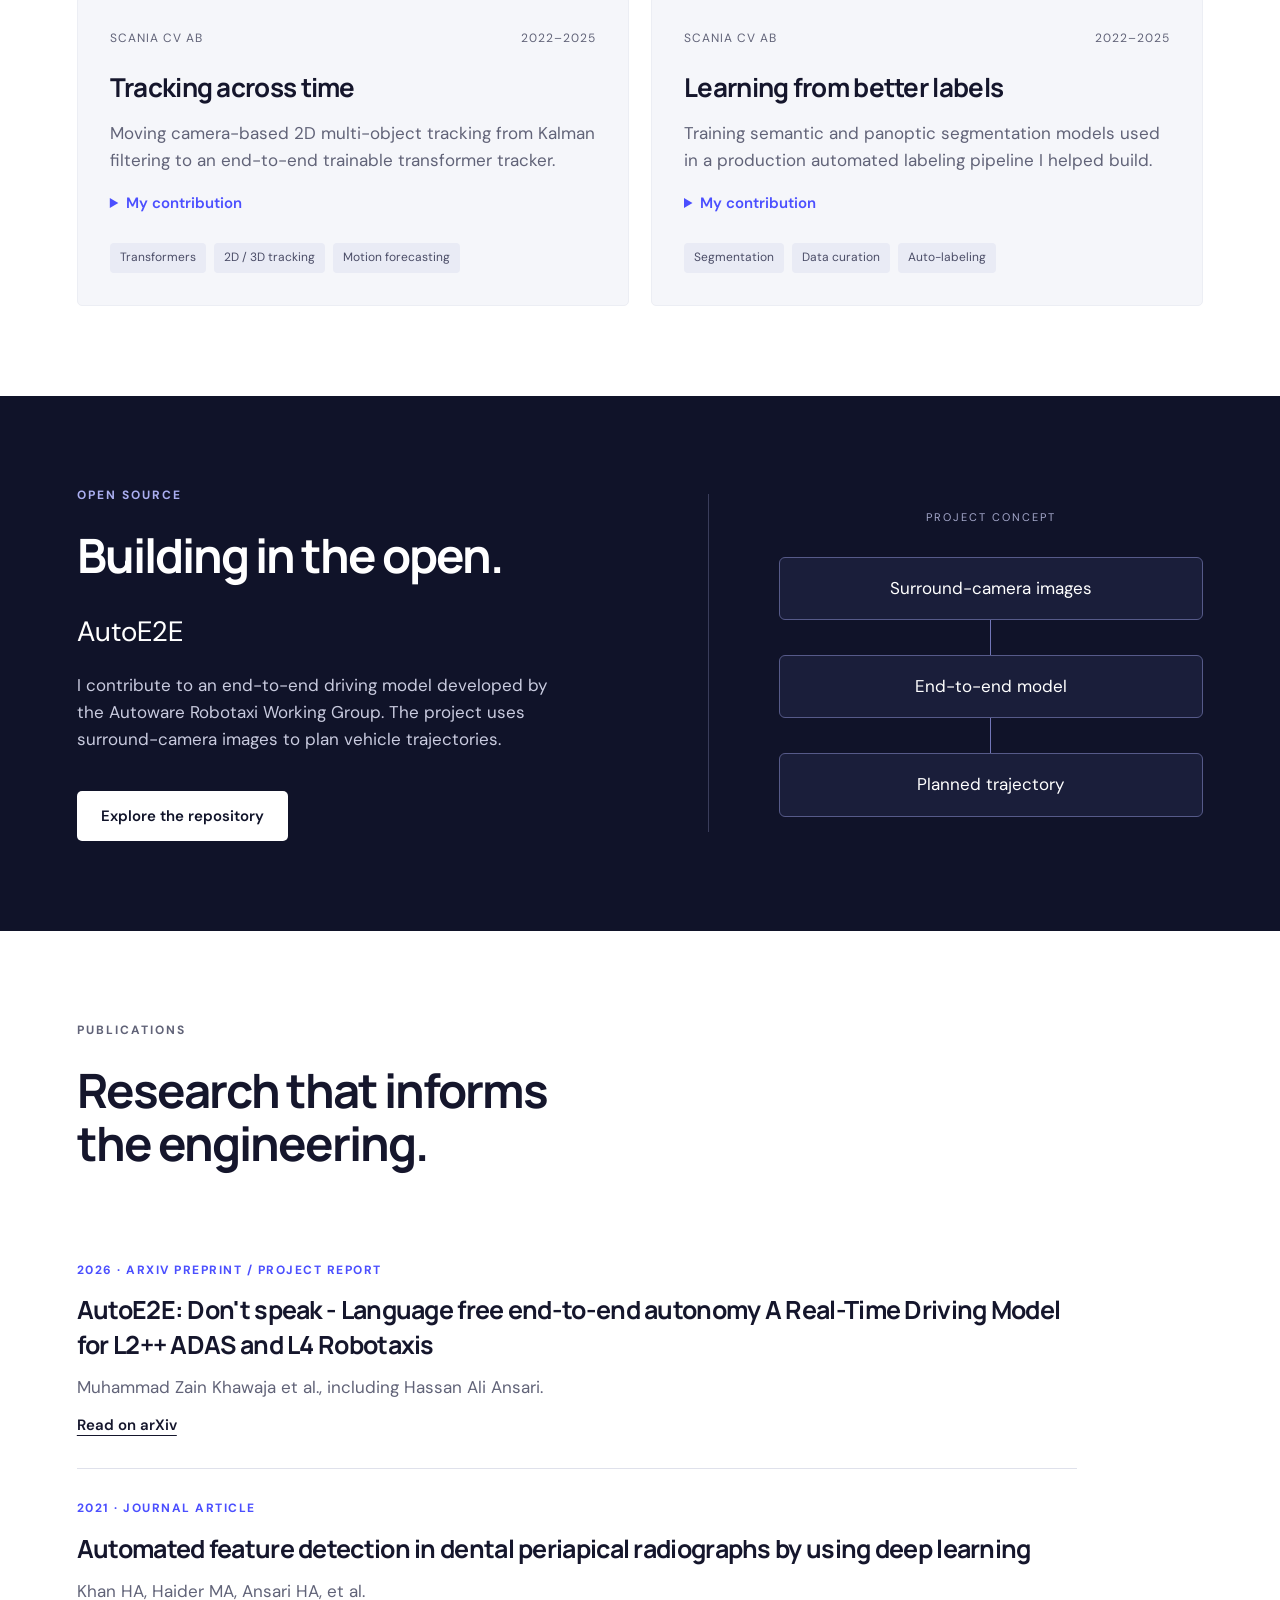
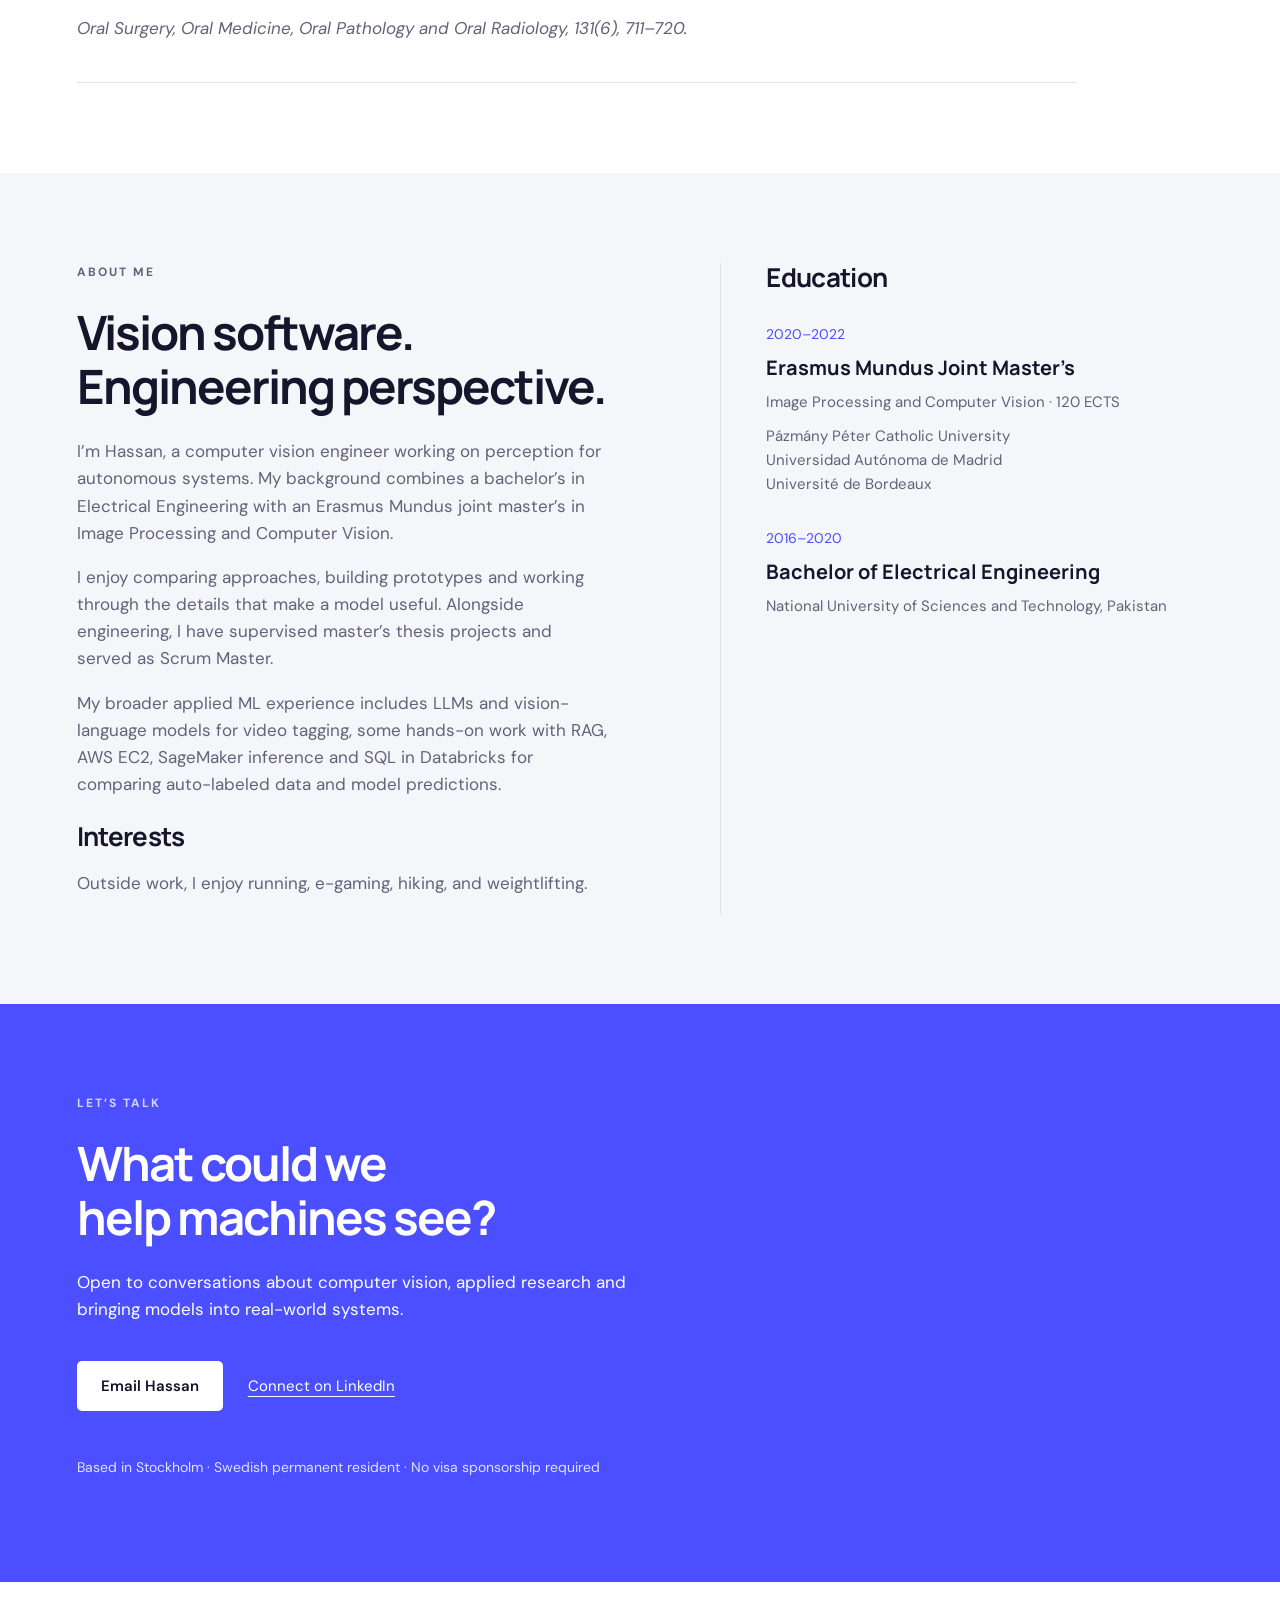
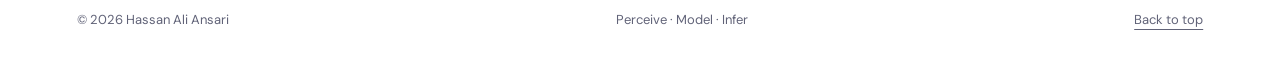
==== commit 1fbd96b8: "Connect the hero parking lot to the portfolio road" ====
--- a/index.html
+++ b/index.html
@@ -137,6 +137,7 @@
   background: linear-gradient(90deg, #717cff, #4b4fff 55%, #293aa8);
   box-shadow: 0 2px 5px #253b8750;
   pointer-events: none;
+  opacity: var(--car-opacity, 0);
 }
 .portfolio-road .road-car::before {
   content: "";
@@ -184,7 +185,7 @@
     top: var(--car-y);
     width: 17px;
     height: 28px;
-    transform: translate(-50%, -50%) rotate(var(--car-heading, 0rad));
+    transform: translate(-50%, -50%) rotate(var(--car-heading, 0rad)) scale(var(--car-scale, 1));
   }
 }
 @media (max-width: 1040px) {
@@ -233,8 +234,8 @@
   .portfolio-road .road-lane::after { display: none; }
 }
 </style>
-<script defer src="portfolio-road.js?v=curves"></script>
-<script defer src="hero-navigation.js?v=original-blue-car"></script>
+<script defer src="portfolio-road.js?v=parking-handoff"></script>
+<script defer src="hero-navigation.js?v=parking-handoff"></script>
 </head>
 <body><a class="skip" href="#main">Skip to content</a><header><a class="brand" href="#">Hassan Ali Ansari<span>COMPUTER VISION ENGINEER</span></a><nav aria-label="Main navigation"><a href="#work">Work</a><a href="#research">Research</a><a href="#about">About</a><a href="#contact">Contact</a><a href="Hassan-Ali-Ansari-CV.pdf" target="_blank" rel="noopener">CV</a></nav></header>
 <nav class="portfolio-road" aria-label="Portfolio route">
